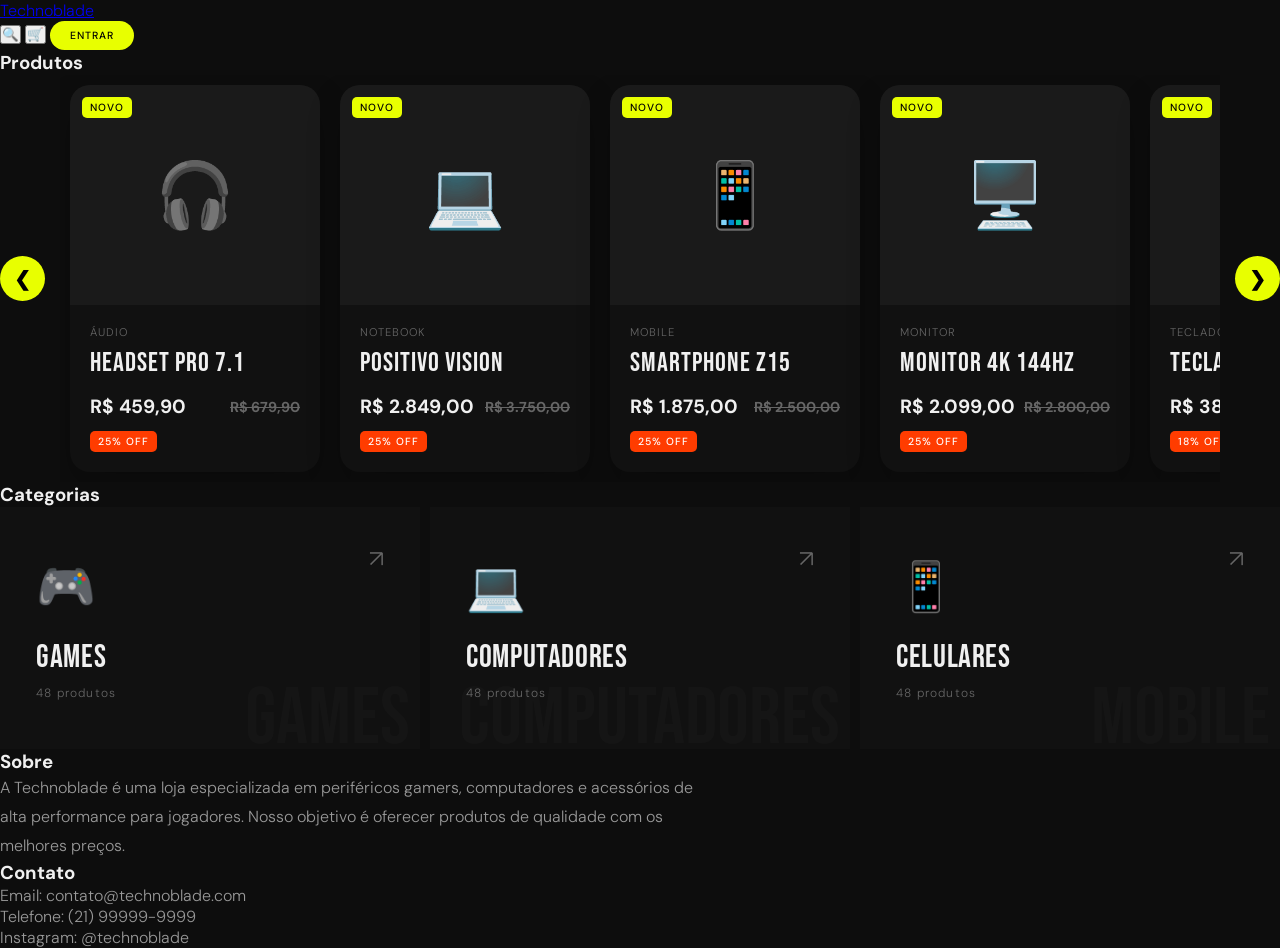
==== index.html @ 7575f13c "Correção de login" ====
<!DOCTYPE html>
<html lang="pt-BR">

<head>

  <meta charset="UTF-8">
  <meta name="viewport" content="width=device-width, initial-scale=1.0">

  <title>Technoblade</title>


  <!-- TENHO PROBLEMA DE VISÃO POR ISSO GOSTO DE ESPAÇOS VISUAIS PARA ORGANIZAÇÃO -->


  <link href="https://fonts.googleapis.com/css2?family=Bebas+Neue&family=DM+Sans:wght@300;400;500&display=swap" rel="stylesheet">



  <!-- TENHO PROBLEMA DE VISÃO POR ISSO GOSTO DE ESPAÇOS VISUAIS PARA ORGANIZAÇÃO -->


  <link rel="stylesheet" href="css/barra_nav.css">
  <link rel="stylesheet" href="css/base.css">
  <link rel="stylesheet" href="css/botao.css">
  <link rel="stylesheet" href="css/categoria.css">
  <link rel="stylesheet" href="css/etiqueta.css">
  <link rel="stylesheet" href="css/grade_produto.css">
  <link rel="stylesheet" href="css/secao.css">

  <style>

    * {
      box-sizing: border-box;
    }

    body {
      margin: 0;
      background: #0d0d0d;
      font-family: 'DM Sans', sans-serif;
      overflow-x: hidden;
    }

    .produtos-container {
      display: flex;
      align-items: center;
      gap: 15px;
      width: 100%;
    }

    .grade-produtos {
      display: flex;
      gap: 20px;
      overflow-x: auto;
      scroll-behavior: smooth;
      padding: 10px;
      width: 100%;
    }

    .grade-produtos::-webkit-scrollbar {
      display: none;
    }

    .cartao-produto {
      min-width: 250px;
      flex-shrink: 0;
    }

    .seta {
      background: #e8ff00;
      border: none;
      color: #000;
      width: 45px;
      height: 45px;
      border-radius: 50%;
      font-size: 20px;
      cursor: pointer;
      font-weight: bold;
      transition: 0.3s;
      flex-shrink: 0;
    }

    .seta:hover {
      background: #fff200;
      transform: scale(1.05);
    }

    @media (max-width: 768px) {

      .produtos-container {
        gap: 8px;
      }

      .seta {
        width: 38px;
        height: 38px;
        font-size: 16px;
      }

      .cartao-produto {
        min-width: 220px;
      }

    }

  </style>

</head>

<body>


 <!-- TENHO PROBLEMA DE VISÃO POR ISSO GOSTO DE ESPAÇOS VISUAIS PARA ORGANIZAÇÃO -->



  <header>

    <nav class="barra-nav">

      <a href="#" class="barra-nav__logo">
        Technoblade
      </a>

      <div class="barra-nav__acoes">

        <button class="barra-nav__botao-icone">
          🔍
        </button>

        <button class="barra-nav__botao-icone">
          🛒
        </button>

        <!-- <a href="cadastro.html" class="botao botao--cadastrar">
          Cadastre-se
        </a> -->

        <a href="./login/" class="botao botao--entrar">
          Entrar
        </a>

      </div>

    </nav>

  </header>


  <!-- TENHO PROBLEMA DE VISÃO POR ISSO GOSTO DE ESPAÇOS VISUAIS PARA ORGANIZAÇÃO -->


  <section class="secao" id="produtos">

    <div class="secao__cabecalho">

      <h3 class="secao__titulo secao__titulo--h3">
        Produtos
      </h3>

    </div>

    <div class="produtos-container">

      <!-- SETA ESQUERDA -->
      <button class="seta" onclick="scrollProdutos(-300)">
        &#10094;
      </button>



      <!-- TENHO PROBLEMA DE VISÃO POR ISSO GOSTO DE ESPAÇOS VISUAIS PARA ORGANIZAÇÃO -->



      <div class="grade-produtos" id="listaProdutos">

        <!-- PRODUTO 1 -->
        <article class="cartao-produto">
          <span class="etiqueta etiqueta--destaque etiqueta--absoluta">Novo</span>
          <div class="cartao-produto__midia">
            <span class="cartao-produto__icone">🎧</span>
          </div>
          <div class="cartao-produto__corpo">
            <div class="cartao-produto__overlay">
              <div class="grade-botao">
                <a href="login.html" class="botao botao--entrar">Ver mais</a>
                <a href="login.html" class="botao botao--entrar">Ver mais</a>
              </div>
            </div>
            <div class="cartao-produto__categoria">Áudio</div>
            <div class="cartao-produto__nome">Headset Pro 7.1</div>
            <div class="cartao-produto__rodape">
              <span class="cartao-produto__preco">R$ 459,90</span>
              <span class="cartao-produto__preco cartao-produto__preco--antigo">R$ 679,90</span>
            </div>
            <span class="etiqueta etiqueta--perigo">25% off</span>
          </div>
        </article>

        <!-- PRODUTO 2 -->
        <article class="cartao-produto">
          <span class="etiqueta etiqueta--destaque etiqueta--absoluta">Novo</span>
          <div class="cartao-produto__midia">
            <span class="cartao-produto__icone">💻</span>
          </div>
          <div class="cartao-produto__corpo">
            <div class="cartao-produto__overlay"></div>
            <div class="cartao-produto__categoria">Notebook</div>
            <div class="cartao-produto__nome">Positivo Vision</div>
            <div class="cartao-produto__rodape">
              <span class="cartao-produto__preco">R$ 2.849,00</span>
              <span class="cartao-produto__preco cartao-produto__preco--antigo">R$ 3.750,00</span>
            </div>
            <span class="etiqueta etiqueta--perigo">25% off</span>
          </div>
        </article>

        <!-- PRODUTO 3 -->
        <article class="cartao-produto">
          <span class="etiqueta etiqueta--destaque etiqueta--absoluta">Novo</span>
          <div class="cartao-produto__midia">
            <span class="cartao-produto__icone">📱</span>
          </div>
          <div class="cartao-produto__corpo">
            <div class="cartao-produto__overlay"></div>
            <div class="cartao-produto__categoria">Mobile</div>
            <div class="cartao-produto__nome">Smartphone Z15</div>
            <div class="cartao-produto__rodape">
              <span class="cartao-produto__preco">R$ 1.875,00</span>
              <span class="cartao-produto__preco cartao-produto__preco--antigo">R$ 2.500,00</span>
            </div>
            <span class="etiqueta etiqueta--perigo">25% off</span>
          </div>
        </article>

        <!-- PRODUTO 4 -->
        <article class="cartao-produto">
          <span class="etiqueta etiqueta--destaque etiqueta--absoluta">Novo</span>
          <div class="cartao-produto__midia">
            <span class="cartao-produto__icone">🖥️</span>
          </div>
          <div class="cartao-produto__corpo">
            <div class="cartao-produto__overlay"></div>
            <div class="cartao-produto__categoria">Monitor</div>
            <div class="cartao-produto__nome">Monitor 4K 144Hz</div>
            <div class="cartao-produto__rodape">
              <span class="cartao-produto__preco">R$ 2.099,00</span>
              <span class="cartao-produto__preco cartao-produto__preco--antigo">R$ 2.800,00</span>
            </div>
            <span class="etiqueta etiqueta--perigo">25% off</span>
          </div>
        </article>

        <!-- PRODUTO 5 -->
        <article class="cartao-produto">
          <span class="etiqueta etiqueta--destaque etiqueta--absoluta">Novo</span>
          <div class="cartao-produto__midia">
            <span class="cartao-produto__icone">⌨️</span>
          </div>
          <div class="cartao-produto__corpo">
            <div class="cartao-produto__categoria">Teclado</div>
            <div class="cartao-produto__nome">Teclado RGB X</div>
            <div class="cartao-produto__rodape">
              <span class="cartao-produto__preco">R$ 389,90</span>
              <span class="cartao-produto__preco cartao-produto__preco--antigo">R$ 760,00</span>
            </div>
            <span class="etiqueta etiqueta--perigo">18% off</span>
          </div>
        </article>

        <!-- PRODUTO 6 -->
        <article class="cartao-produto">
          <span class="etiqueta etiqueta--destaque etiqueta--absoluta">Novo</span>
          <div class="cartao-produto__midia">
            <span class="cartao-produto__icone">🖱️</span>
          </div>
          <div class="cartao-produto__corpo">
            <div class="cartao-produto__categoria">Mouse</div>
            <div class="cartao-produto__nome">Mouse Gamer Pro</div>
            <div class="cartao-produto__rodape">
              <span class="cartao-produto__preco">R$ 179</span>
              <span class="cartao-produto__preco cartao-produto__preco--antigo">R$ 250</span>
            </div>
            <span class="etiqueta etiqueta--perigo">15% off</span>
          </div>
        </article>

        <!-- PRODUTO 7 -->
        <article class="cartao-produto">
          <span class="etiqueta etiqueta--destaque etiqueta--absoluta">Novo</span>
          <div class="cartao-produto__midia">
            <span class="cartao-produto__icone">🎮</span>
          </div>
          <div class="cartao-produto__corpo">
            <div class="cartao-produto__categoria">Games</div>
            <div class="cartao-produto__nome">Controle X-Pro</div>
            <div class="cartao-produto__rodape">
              <span class="cartao-produto__preco">R$ 520,00</span>
              <span class="cartao-produto__preco cartao-produto__preco--antigo">R$ 670,00</span>
            </div>
            <span class="etiqueta etiqueta--perigo">20% off</span>
          </div>
        </article>

        <!-- PRODUTO 8 -->
        <article class="cartao-produto">
          <span class="etiqueta etiqueta--destaque etiqueta--absoluta">Novo</span>
          <div class="cartao-produto__midia">
            <span class="cartao-produto__icone">💺</span>
          </div>
          <div class="cartao-produto__corpo">
            <div class="cartao-produto__categoria">Cadeira</div>
            <div class="cartao-produto__nome">Cadeira Elite</div>
            <div class="cartao-produto__rodape">
              <span class="cartao-produto__preco">R$ 999,00</span>
              <span class="cartao-produto__preco cartao-produto__preco--antigo">R$ 1.299,00</span>
            </div>
            <span class="etiqueta etiqueta--perigo">12% off</span>
          </div>
        </article>

        <!-- PRODUTO 9 -->
        <article class="cartao-produto">
          <span class="etiqueta etiqueta--destaque etiqueta--absoluta">Novo</span>
          <div class="cartao-produto__midia">
            <span class="cartao-produto__icone">🗄️</span>
          </div>
          <div class="cartao-produto__corpo">
            <div class="cartao-produto__categoria">Som</div>
            <div class="cartao-produto__nome">Gabinete Gamer</div>
            <div class="cartao-produto__rodape">
              <span class="cartao-produto__preco">R$ 590,00</span>
              <span class="cartao-produto__preco cartao-produto__preco--antigo">R$ 980,00 </span>
            </div>
            <span class="etiqueta etiqueta--perigo">10% off</span>
          </div>
        </article>

        <!-- PRODUTO 10 -->
        <article class="cartao-produto">
          <span class="etiqueta etiqueta--destaque etiqueta--absoluta">Novo</span>
          <div class="cartao-produto__midia">
            <span class="cartao-produto__icone">📷</span>
          </div>
          <div class="cartao-produto__corpo">
            <div class="cartao-produto__categoria">Webcam</div>
            <div class="cartao-produto__nome">Webcam HD</div>
            <div class="cartao-produto__rodape">
              <span class="cartao-produto__preco">R$ 590,00</span>
              <span class="cartao-produto__preco cartao-produto__preco--antigo">R$ 750,00</span>
            </div>
            <span class="etiqueta etiqueta--perigo">8% off</span>
          </div>
        </article>

        <!-- PRODUTO 11 -->
        <article class="cartao-produto">
          <span class="etiqueta etiqueta--destaque etiqueta--absoluta">Novo</span>
          <div class="cartao-produto__midia">
            <span class="cartao-produto__icone">🕹️</span>
          </div>
          <div class="cartao-produto__corpo">
            <div class="cartao-produto__categoria">Arcade</div>
            <div class="cartao-produto__nome">Arcade Mini</div>
            <div class="cartao-produto__rodape">
              <span class="cartao-produto__preco">R$ 2.150,00</span>
              <span class="cartao-produto__preco cartao-produto__preco--antigo">R$ 2.690,00</span>
            </div>
            <span class="etiqueta etiqueta--perigo">17% off</span>
          </div>
        </article>

        <!-- PRODUTO 12 -->
        <article class="cartao-produto">
          <span class="etiqueta etiqueta--destaque etiqueta--absoluta">Novo</span>
          <div class="cartao-produto__midia">
            <span class="cartao-produto__icone">💾</span>
          </div>
          <div class="cartao-produto__corpo">
            <div class="cartao-produto__categoria">Armazenamento</div>
            <div class="cartao-produto__nome">SSD 1TB</div>
            <div class="cartao-produto__rodape">
              <span class="cartao-produto__preco">R$ 1.250,00</span>
              <span class="cartao-produto__preco cartao-produto__preco--antigo">R$ 1.350,00</span>
            </div>
            <span class="etiqueta etiqueta--perigo">14% off</span>
          </div>
        </article>

        <!-- PRODUTO 13 -->
        <article class="cartao-produto">
          <span class="etiqueta etiqueta--destaque etiqueta--absoluta">Novo</span>
          <div class="cartao-produto__midia">
            <span class="cartao-produto__icone">📡</span>
          </div>
          <div class="cartao-produto__corpo">
            <div class="cartao-produto__categoria">Internet</div>
            <div class="cartao-produto__nome">Roteador AX</div>
            <div class="cartao-produto__rodape">
              <span class="cartao-produto__preco">R$ 590,00</span>
              <span class="cartao-produto__preco cartao-produto__preco--antigo">R$ 890,00</span>
            </div>
            <span class="etiqueta etiqueta--perigo">13% off</span>
          </div>
        </article>

        <!-- PRODUTO 14 -->
        <article class="cartao-produto">
          <span class="etiqueta etiqueta--destaque etiqueta--absoluta">Novo</span>
          <div class="cartao-produto__midia">
            <span class="cartao-produto__icone">🔋</span>
          </div>
          <div class="cartao-produto__corpo">
            <div class="cartao-produto__categoria">Energia</div>
            <div class="cartao-produto__nome">PowerBank Pro</div>
            <div class="cartao-produto__rodape">
              <span class="cartao-produto__preco">R$ 1.250,00</span>
              <span class="cartao-produto__preco cartao-produto__preco--antigo">R$ 1.769,90</span>
            </div>
            <span class="etiqueta etiqueta--perigo">10% off</span>
          </div>
        </article>

        <!-- PRODUTO 15 -->
        <article class="cartao-produto">
          <span class="etiqueta etiqueta--destaque etiqueta--absoluta">Novo</span>
          <div class="cartao-produto__midia">
            <span class="cartao-produto__icone">⌚</span>
          </div>
          <div class="cartao-produto__corpo">
            <div class="cartao-produto__categoria">Smartwatch</div>
            <div class="cartao-produto__nome">Watch Gamer</div>
            <div class="cartao-produto__rodape">
              <span class="cartao-produto__preco">R$ 1.190,00</span>
              <span class="cartao-produto__preco cartao-produto__preco--antigo">R$ 1.350,00</span>
            </div>
            <span class="etiqueta etiqueta--perigo">21% off</span>
          </div>
        </article>

      </div>

      <!-- SETA DIREITA -->
      <button class="seta" onclick="scrollProdutos(300)">
        &#10095;
      </button>

    </div>

  </section>

  <!-- TENHO PROBLEMA DE VISÃO POR ISSO GOSTO DE ESPAÇOS VISUAIS PARA ORGANIZAÇÃO -->

  <section class="secao" id="categorias">

    <div class="secao__cabecalho">

      <h3 class="secao__titulo secao__titulo--h3">
        Categorias
      </h3>

    </div>

    <div class="categoria-grade">

      <a href="index.html" class="categoria-cartao">

        <span class="categoria-cartao__flecha">↗</span>

        <span class="categoria-cartao__icone">🎮</span>

        <div class="categoria-cartao__name">
          Games
        </div>

        <div class="categoria-cartao__count">
          48 produtos
        </div>

        <div class="categoria-cartao__grandetexto">
          GAMES
        </div>

      </a>

      <a href="index.html" class="categoria-cartao">

        <span class="categoria-cartao__flecha">↗</span>

        <span class="categoria-cartao__icone">💻</span>

        <div class="categoria-cartao__name">
          Computadores
        </div>

        <div class="categoria-cartao__count">
          48 produtos
        </div>

        <div class="categoria-cartao__grandetexto">
          COMPUTADORES
        </div>

      </a>

      <a href="index.html" class="categoria-cartao">

        <span class="categoria-cartao__flecha">↗</span>

        <span class="categoria-cartao__icone">📱</span>

        <div class="categoria-cartao__name">
          Celulares
        </div>

        <div class="categoria-cartao__count">
          48 produtos
        </div>

        <div class="categoria-cartao__grandetexto">
          MOBILE
        </div>

      </a>

    </div>

  </section>


  <!-- TENHO PROBLEMA DE VISÃO POR ISSO GOSTO DE ESPAÇOS VISUAIS PARA ORGANIZAÇÃO -->


  <section class="secao">

    <div class="secao__cabecalho">

      <h3 class="secao__titulo secao__titulo--h3">
        Sobre
      </h3>

    </div>

    <p style="color:#999; max-width:700px; line-height:1.8;">

      A Technoblade é uma loja especializada em periféricos gamers,
      computadores e acessórios de alta performance para jogadores.
      Nosso objetivo é oferecer produtos de qualidade com os melhores preços.

    </p>

  </section>


  <!-- TENHO PROBLEMA DE VISÃO POR ISSO GOSTO DE ESPAÇOS VISUAIS PARA ORGANIZAÇÃO -->


  <section class="secao">

    <div class="secao__cabecalho">

      <h3 class="secao__titulo secao__titulo--h3">
        Contato
      </h3>

    </div>

    <p style="color:#999;">
      Email: contato@technoblade.com
    </p>

    <p style="color:#999;">
      Telefone: (21) 99999-9999
    </p>

    <p style="color:#999;">
      Instagram: @technoblade
    </p>

  </section>

  <!-- TENHO PROBLEMA DE VISÃO POR ISSO GOSTO DE ESPAÇOS VISUAIS PARA ORGANIZAÇÃO -->


  <script>

    function scrollProdutos(valor) {

      const container =
        document.getElementById("listaProdutos");

      container.scrollLeft += valor;

    }

  </script>

</body>

</html>
---- css/base.css ----
/* RESET BÁSICO */
*, *::before, *::after {
 box-sizing: border-box;
 margin: 0;
 padding: 0;
}

:root {
  --color-surface: #111;
  --color-surface-2: #1a1a1a;
  --color-muted: #666;

  --space-2: 8px;
  --space-5: 20px;
  --space-9: 36px;
  --space-12: 48px;

  --text-xs: 0.75rem;
  --text-3xl: 2rem;

  --tracking-normal: 0.02em;
  --tracking-wide: 0.1em;

  --font-display: 'Bebas Neue', sans-serif;

  --transition-slow: 0.3s ease;
}

html { scroll-behavior: smooth; }

body {
  background: #0a0a0a;
  color: #f0f0f0;
  font-family: 'DM Sans', sans-serif;
  font-weight: 300;
}
---- css/botao.css ----
/* BOTÕES */
.grade-botao {
  display: flex;
  gap: 20px;
  justify-content: center;
  margin-top: center;
}

.botao {
  display: inline-block;
  font-family: 'DM Sans', sans-serif;
  font-size: 0.8rem;
  font-weight: 500;
  letter-spacing: 0.1em;
  text-transform: uppercase;
  text-decoration: none;
  border: none;
  cursor: pointer;
  padding: 16px 40px;
  transition: background 0.2s, color 0.2s, transform 0.2s;
  border-radius:20px;
}

.botao--primario {
  background: #e8ff00;
  color: #000;
}

.botao--primario:hover {
  background: #fff;
  transform: translateY(-2px);
}

.botao--contorno {
  background: transparent;
  color: #666;
  border: 1px solid #222;
}

.botao--contorno:hover {
  border-color: #f0f0f0;
  color: #f0f0f0;
}

.botao--entrar {
  padding: 8px 20px;
  font-size: 0.65rem;
  background: #e8ff00;
  color: #000;
}

.botao--entrar:hover {
  background: #fff200;
  transform: translateY(-2px);
}

.botao--cadastrar {
  padding: 8px 20px;
  font-size: 0.65rem;
  background: #eaff00;
  color: #000;
}

.botao--cadastrar:hover {
  background: #fff200;
  transform: translateY(-2px);
}

.botao--pequeno:hover {
  background: #fff;
}
---- css/categoria.css ----
/* 
==========================================================================
   BLOCO: CATEGORY CARD  (.category-card)
   Cards de categoria com ícone, nome e quantidade de produtos.
   A seta ↗ se move no hover indicando navegação.
========================================================================== 
*/

/* Grid de categorias: 3 colunas */
.categoria-grade {
  display:               grid;
  grid-template-columns: repeat(auto-fit, minmax(150px, 1fr));
  gap:                   10px;
}

/* Card de categoria: comporta-se como link (tag <a>) */
.categoria-cartao {
  background:      var(--color-surface);
  padding:         var(--space-12) var(--space-9);
  position:        relative; /* Para a seta e texto de fundo serem posicionados */
  overflow:        hidden;
  cursor:          pointer;
  text-decoration: none;  /* Remove sublinhado do link */
  color:           inherit; /* Herda a cor do texto pai (sem o azul padrão de links) */
  display:         block;   /* Ocupa toda a célula do grid */
  transition:      background var(--transition-slow);
}

.categoria-cartao:hover { background: var(--color-surface-2); }

/* Move a seta na diagonal no hover — feedback visual de navegação */
.categoria-cartao:hover .categoria-cartao__flecha {
  transform: translate(4px, -4px);
}

.categoria-cartao__icone {
  font-size:     3rem;
  margin-bottom: var(--space-5);
  display:       block; /* Garante que o margin-bottom funcione */
}

.categoria-cartao__name {
  font-family:    var(--font-display);
  font-size:      var(--text-3xl);
  letter-spacing: var(--tracking-normal);
  margin-bottom:  var(--space-2);
}

.categoria-cartao__count {
  font-size:      var(--text-xs);
  color:          var(--color-muted);
  letter-spacing: var(--tracking-wide);
}

/* Seta posicionada no canto superior direito */
.categoria-cartao__flecha {
  position:   absolute;
  top:        var(--space-9);
  right:      var(--space-9);
  font-size:  1.5rem;
  color:      var(--color-muted);
  transition: transform var(--transition-slow);
}

/* Texto decorativo gigante no fundo do card — quase invisível */
.categoria-cartao__grandetexto {
  position:       absolute;
  bottom:         -10px;
  right:          10px;
  font-family:    var(--font-display);
  font-size:      5rem;
  color:          rgba(255,255,255,0.02);
  user-select:    none;
  pointer-events: none;
  line-height:    1;
}
---- css/etiqueta.css ----
/* ETIQUETAS */
.etiqueta {
  display: inline-block;
  font-size: 0.65rem;
  font-weight: 500;
  letter-spacing: 0.1em;
  text-transform: uppercase;
  padding: 4px 8px;
  border-radius:5px;
}

.etiqueta--perigo   { background: #ff3c00; color: #fff; }
.etiqueta--destaque { background: #e8ff00; color: #000; }
.etiqueta--fantasma { background: transparent; border: 1px solid #222; color: #666; }

.etiqueta--absoluta {
  position: absolute;
  top: 12px;
  left: 12px;
  z-index: 2;
}
---- css/grade_produto.css ----
/* ==================================================
   CONTAINER DOS PRODUTOS
================================================== */

.produtos-container {
  display: flex;
  align-items: center;
  gap: 10px;
}

/* ==================================================
   GRADE DE PRODUTOS
================================================== */

.grade-produtos {
  display: flex;
  gap: 20px;
  overflow-x: auto;
  scroll-behavior: smooth;
  padding: 10px 0;
  width: 100%;
}

/* REMOVE SCROLLBAR */

.grade-produtos::-webkit-scrollbar {
  display: none;
}

/* ==================================================
   CARTÃO
================================================== */

.cartao-produto {
  min-width: 260px;
  background: #111;
  border-radius: 20px;
  overflow: hidden;
  position: relative;
  flex-shrink: 0;
  transition: transform 0.3s;
  box-shadow: 0 15px 35px rgba(0,0,0,0.2);
}

.cartao-produto:hover {
  transform: translateY(-5px);
}

/* ==================================================
   ÁREA DA IMAGEM
================================================== */

.cartao-produto__midia {
  height: 220px;
  background: #1a1a1a;
  display: flex;
  align-items: center;
  justify-content: center;
  position: relative;
}

.cartao-produto__icone {
  font-size: 4rem;
}

.cartao-produto:hover .cartao-produto__icone { 
  transform: scale(1.08); 
}

/* ==================================================
   CORPO DO CARD
================================================== */

.cartao-produto__corpo {
  padding: 20px;
  position: relative;
}

.cartao-produto:hover .cartao-produto__corpo {
  opacity: 1;
}

/* ==================================================
   OVERLAY
================================================== */

.cartao-produto__overlay {
  position: absolute;
  top: 50%;
  left: 50%;
  transform: translate(-50%, -50%);
  opacity: 0;
  transition: opacity 0.3s;
  pointer-events: auto;
  width: 90%;
  height: 90%;
  display: flex;
  align-items: center;
  justify-content: center;
}

.cartao-produto:hover .cartao-produto__overlay {
  opacity: 1;
}

/* ==================================================
   SOBREPOSIÇÃO
================================================== */

.cartao-produto__sobreposicao {
  position: absolute;
  inset: 0;
  background: rgba(0, 0, 0, 0.6);
  display: flex;
  align-items: flex-end;
  justify-content: center;
  padding-bottom: 20px;
  opacity: 0;
  transition: opacity 0.2s;
}

.cartao-produto:hover .cartao-produto__sobreposicao { 
  opacity: 1; 
}

.cartao-produto__sobreposicao-botao {
  background: #e8ff00;
  color: #000;
  border: none;
  font-family: 'DM Sans', sans-serif;
  font-size: 0.65rem;
  font-weight: 500;
  letter-spacing: 0.1em;
  text-transform: uppercase;
  padding: 10px 24px;
  cursor: pointer;
  transition: background 0.2s;
}

.cartao-produto__sobreposicao-botao:hover { 
  background: #fff; 
}

.cartao-produto__categoria {
  font-size: 0.7rem;
  text-transform: uppercase;
  color: #666;
  margin-bottom: 8px;
  letter-spacing: 1px;
}

.cartao-produto__nome {
  font-family: 'Bebas Neue', sans-serif;
  font-size: 1.7rem;
  margin-bottom: 15px;
  letter-spacing: 1px;
}

.cartao-produto__rodape {
  display: flex;
  justify-content: space-between;
  align-items: center;
  margin-bottom: 10px;
}

.cartao-produto__preco {
  font-size: 1.2rem;
  font-weight: bold;
}

.cartao-produto__preco--antigo {
  font-size: 0.9rem;
  color: #666;
  text-decoration: line-through;
  margin-left: 8px;
}

.cartao-produto:hover .cartao-produto__corpo .cartao-produto__categoria {
  opacity: 0;
}

.cartao-produto:hover .cartao-produto__corpo .cartao-produto__nome {
  opacity: 0;
}

.cartao-produto:hover .cartao-produto__corpo .etiqueta {
  opacity: 0;
}

.cartao-produto:hover .cartao-produto__corpo .cartao-produto__preco {
  opacity: 0;
}

/* ==================================================
   BOTÕES DAS SETAS
================================================== */

.seta {
  width: 45px;
  height: 45px;
  border-radius: 50%;
  border: none;
  background: #e8ff00;
  color: #000;
  font-size: 22px;
  cursor: pointer;
  flex-shrink: 0;
  transition: 0.2s;
}

.seta:hover {
  background: #fff;
  transform: scale(1.05);
}
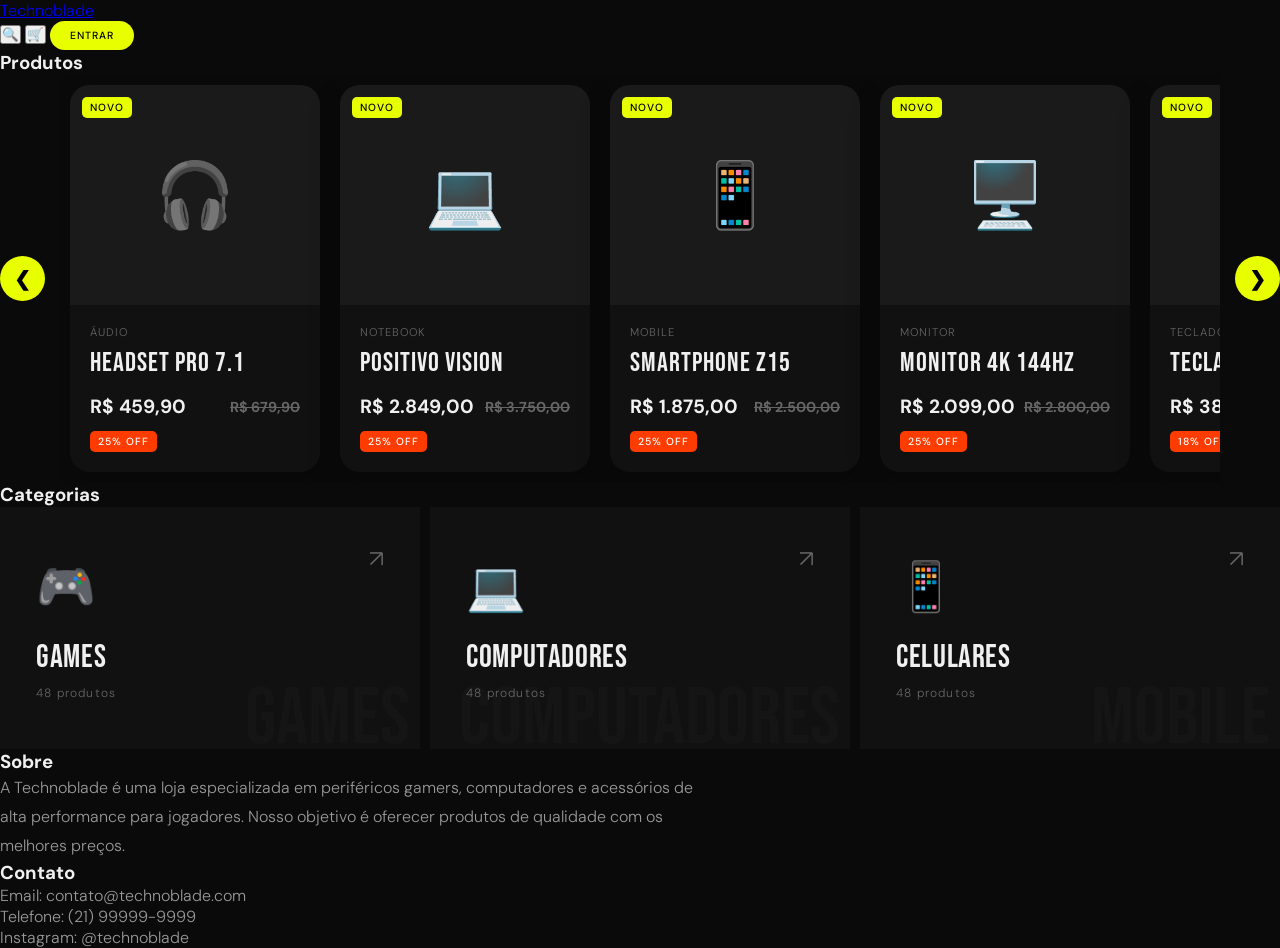
==== commit b9bcddfb: "Correções totais" ====
--- a/index.html
+++ b/index.html
@@ -28,17 +28,6 @@
   <link rel="stylesheet" href="css/secao.css">
 
   <style>
-
-    * {
-      box-sizing: border-box;
-    }
-
-    body {
-      margin: 0;
-      background: #0d0d0d;
-      font-family: 'DM Sans', sans-serif;
-      overflow-x: hidden;
-    }
 
     .produtos-container {
       display: flex;
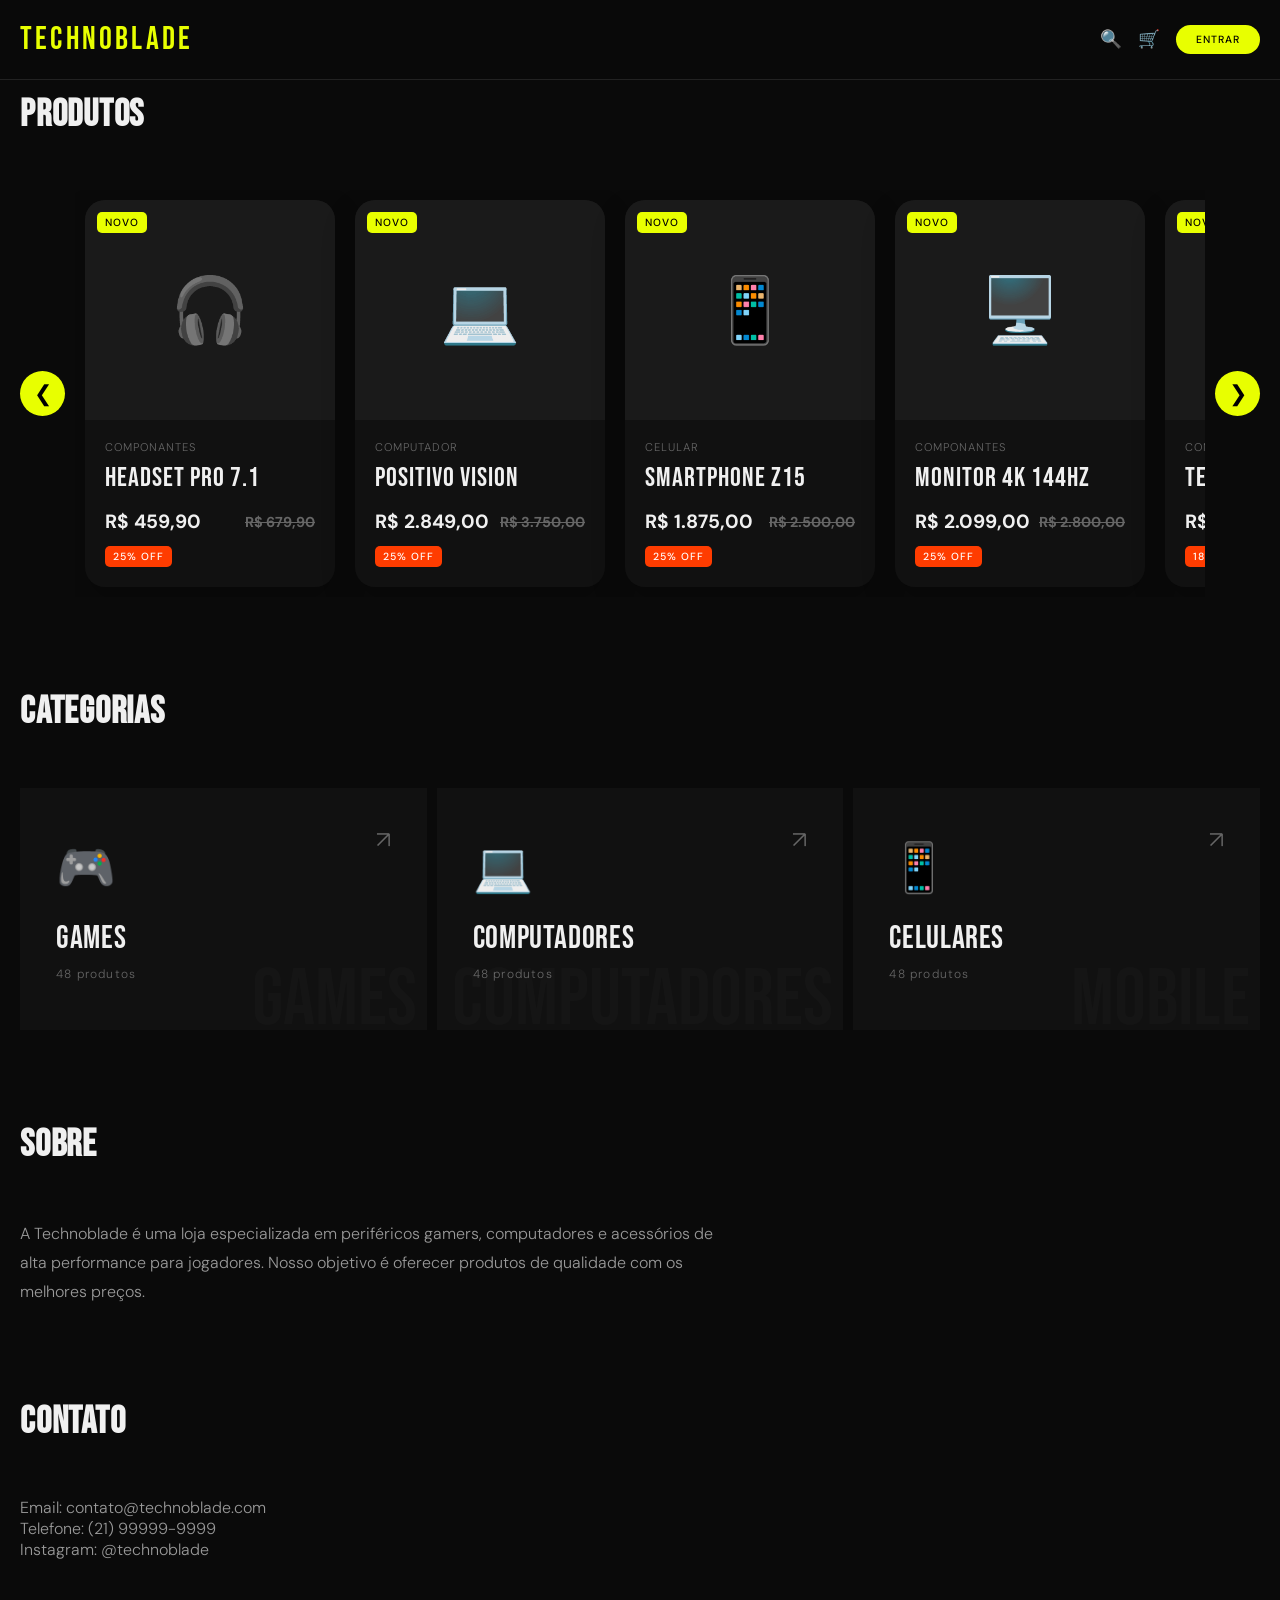
==== commit 9b913b4a: "Autualização de JavaScipt" ====
--- a/index.html
+++ b/index.html
@@ -26,81 +26,13 @@
   <link rel="stylesheet" href="css/etiqueta.css">
   <link rel="stylesheet" href="css/grade_produto.css">
   <link rel="stylesheet" href="css/secao.css">
-
-  <style>
-
-    .produtos-container {
-      display: flex;
-      align-items: center;
-      gap: 15px;
-      width: 100%;
-    }
-
-    .grade-produtos {
-      display: flex;
-      gap: 20px;
-      overflow-x: auto;
-      scroll-behavior: smooth;
-      padding: 10px;
-      width: 100%;
-    }
-
-    .grade-produtos::-webkit-scrollbar {
-      display: none;
-    }
-
-    .cartao-produto {
-      min-width: 250px;
-      flex-shrink: 0;
-    }
-
-    .seta {
-      background: #e8ff00;
-      border: none;
-      color: #000;
-      width: 45px;
-      height: 45px;
-      border-radius: 50%;
-      font-size: 20px;
-      cursor: pointer;
-      font-weight: bold;
-      transition: 0.3s;
-      flex-shrink: 0;
-    }
-
-    .seta:hover {
-      background: #fff200;
-      transform: scale(1.05);
-    }
-
-    @media (max-width: 768px) {
-
-      .produtos-container {
-        gap: 8px;
-      }
-
-      .seta {
-        width: 38px;
-        height: 38px;
-        font-size: 16px;
-      }
-
-      .cartao-produto {
-        min-width: 220px;
-      }
-
-    }
-
-  </style>
+  <script src="js/produtos.js" defer></script>
 
 </head>
 
 <body>
 
-
  <!-- TENHO PROBLEMA DE VISÃO POR ISSO GOSTO DE ESPAÇOS VISUAIS PARA ORGANIZAÇÃO -->
-
-
 
   <header>
 
@@ -120,10 +52,6 @@
           🛒
         </button>
 
-        <!-- <a href="cadastro.html" class="botao botao--cadastrar">
-          Cadastre-se
-        </a> -->
-
         <a href="./login/" class="botao botao--entrar">
           Entrar
         </a>
@@ -151,286 +79,15 @@
     <div class="produtos-container">
 
       <!-- SETA ESQUERDA -->
-      <button class="seta" onclick="scrollProdutos(-300)">
+      <button class="seta" onclick="scrollProdutos(-270)">
         &#10094;
       </button>
 
-
-
-      <!-- TENHO PROBLEMA DE VISÃO POR ISSO GOSTO DE ESPAÇOS VISUAIS PARA ORGANIZAÇÃO -->
-
-
-
-      <div class="grade-produtos" id="listaProdutos">
-
-        <!-- PRODUTO 1 -->
-        <article class="cartao-produto">
-          <span class="etiqueta etiqueta--destaque etiqueta--absoluta">Novo</span>
-          <div class="cartao-produto__midia">
-            <span class="cartao-produto__icone">🎧</span>
-          </div>
-          <div class="cartao-produto__corpo">
-            <div class="cartao-produto__overlay">
-              <div class="grade-botao">
-                <a href="login.html" class="botao botao--entrar">Ver mais</a>
-                <a href="login.html" class="botao botao--entrar">Ver mais</a>
-              </div>
-            </div>
-            <div class="cartao-produto__categoria">Áudio</div>
-            <div class="cartao-produto__nome">Headset Pro 7.1</div>
-            <div class="cartao-produto__rodape">
-              <span class="cartao-produto__preco">R$ 459,90</span>
-              <span class="cartao-produto__preco cartao-produto__preco--antigo">R$ 679,90</span>
-            </div>
-            <span class="etiqueta etiqueta--perigo">25% off</span>
-          </div>
-        </article>
-
-        <!-- PRODUTO 2 -->
-        <article class="cartao-produto">
-          <span class="etiqueta etiqueta--destaque etiqueta--absoluta">Novo</span>
-          <div class="cartao-produto__midia">
-            <span class="cartao-produto__icone">💻</span>
-          </div>
-          <div class="cartao-produto__corpo">
-            <div class="cartao-produto__overlay"></div>
-            <div class="cartao-produto__categoria">Notebook</div>
-            <div class="cartao-produto__nome">Positivo Vision</div>
-            <div class="cartao-produto__rodape">
-              <span class="cartao-produto__preco">R$ 2.849,00</span>
-              <span class="cartao-produto__preco cartao-produto__preco--antigo">R$ 3.750,00</span>
-            </div>
-            <span class="etiqueta etiqueta--perigo">25% off</span>
-          </div>
-        </article>
-
-        <!-- PRODUTO 3 -->
-        <article class="cartao-produto">
-          <span class="etiqueta etiqueta--destaque etiqueta--absoluta">Novo</span>
-          <div class="cartao-produto__midia">
-            <span class="cartao-produto__icone">📱</span>
-          </div>
-          <div class="cartao-produto__corpo">
-            <div class="cartao-produto__overlay"></div>
-            <div class="cartao-produto__categoria">Mobile</div>
-            <div class="cartao-produto__nome">Smartphone Z15</div>
-            <div class="cartao-produto__rodape">
-              <span class="cartao-produto__preco">R$ 1.875,00</span>
-              <span class="cartao-produto__preco cartao-produto__preco--antigo">R$ 2.500,00</span>
-            </div>
-            <span class="etiqueta etiqueta--perigo">25% off</span>
-          </div>
-        </article>
-
-        <!-- PRODUTO 4 -->
-        <article class="cartao-produto">
-          <span class="etiqueta etiqueta--destaque etiqueta--absoluta">Novo</span>
-          <div class="cartao-produto__midia">
-            <span class="cartao-produto__icone">🖥️</span>
-          </div>
-          <div class="cartao-produto__corpo">
-            <div class="cartao-produto__overlay"></div>
-            <div class="cartao-produto__categoria">Monitor</div>
-            <div class="cartao-produto__nome">Monitor 4K 144Hz</div>
-            <div class="cartao-produto__rodape">
-              <span class="cartao-produto__preco">R$ 2.099,00</span>
-              <span class="cartao-produto__preco cartao-produto__preco--antigo">R$ 2.800,00</span>
-            </div>
-            <span class="etiqueta etiqueta--perigo">25% off</span>
-          </div>
-        </article>
-
-        <!-- PRODUTO 5 -->
-        <article class="cartao-produto">
-          <span class="etiqueta etiqueta--destaque etiqueta--absoluta">Novo</span>
-          <div class="cartao-produto__midia">
-            <span class="cartao-produto__icone">⌨️</span>
-          </div>
-          <div class="cartao-produto__corpo">
-            <div class="cartao-produto__categoria">Teclado</div>
-            <div class="cartao-produto__nome">Teclado RGB X</div>
-            <div class="cartao-produto__rodape">
-              <span class="cartao-produto__preco">R$ 389,90</span>
-              <span class="cartao-produto__preco cartao-produto__preco--antigo">R$ 760,00</span>
-            </div>
-            <span class="etiqueta etiqueta--perigo">18% off</span>
-          </div>
-        </article>
-
-        <!-- PRODUTO 6 -->
-        <article class="cartao-produto">
-          <span class="etiqueta etiqueta--destaque etiqueta--absoluta">Novo</span>
-          <div class="cartao-produto__midia">
-            <span class="cartao-produto__icone">🖱️</span>
-          </div>
-          <div class="cartao-produto__corpo">
-            <div class="cartao-produto__categoria">Mouse</div>
-            <div class="cartao-produto__nome">Mouse Gamer Pro</div>
-            <div class="cartao-produto__rodape">
-              <span class="cartao-produto__preco">R$ 179</span>
-              <span class="cartao-produto__preco cartao-produto__preco--antigo">R$ 250</span>
-            </div>
-            <span class="etiqueta etiqueta--perigo">15% off</span>
-          </div>
-        </article>
-
-        <!-- PRODUTO 7 -->
-        <article class="cartao-produto">
-          <span class="etiqueta etiqueta--destaque etiqueta--absoluta">Novo</span>
-          <div class="cartao-produto__midia">
-            <span class="cartao-produto__icone">🎮</span>
-          </div>
-          <div class="cartao-produto__corpo">
-            <div class="cartao-produto__categoria">Games</div>
-            <div class="cartao-produto__nome">Controle X-Pro</div>
-            <div class="cartao-produto__rodape">
-              <span class="cartao-produto__preco">R$ 520,00</span>
-              <span class="cartao-produto__preco cartao-produto__preco--antigo">R$ 670,00</span>
-            </div>
-            <span class="etiqueta etiqueta--perigo">20% off</span>
-          </div>
-        </article>
-
-        <!-- PRODUTO 8 -->
-        <article class="cartao-produto">
-          <span class="etiqueta etiqueta--destaque etiqueta--absoluta">Novo</span>
-          <div class="cartao-produto__midia">
-            <span class="cartao-produto__icone">💺</span>
-          </div>
-          <div class="cartao-produto__corpo">
-            <div class="cartao-produto__categoria">Cadeira</div>
-            <div class="cartao-produto__nome">Cadeira Elite</div>
-            <div class="cartao-produto__rodape">
-              <span class="cartao-produto__preco">R$ 999,00</span>
-              <span class="cartao-produto__preco cartao-produto__preco--antigo">R$ 1.299,00</span>
-            </div>
-            <span class="etiqueta etiqueta--perigo">12% off</span>
-          </div>
-        </article>
-
-        <!-- PRODUTO 9 -->
-        <article class="cartao-produto">
-          <span class="etiqueta etiqueta--destaque etiqueta--absoluta">Novo</span>
-          <div class="cartao-produto__midia">
-            <span class="cartao-produto__icone">🗄️</span>
-          </div>
-          <div class="cartao-produto__corpo">
-            <div class="cartao-produto__categoria">Som</div>
-            <div class="cartao-produto__nome">Gabinete Gamer</div>
-            <div class="cartao-produto__rodape">
-              <span class="cartao-produto__preco">R$ 590,00</span>
-              <span class="cartao-produto__preco cartao-produto__preco--antigo">R$ 980,00 </span>
-            </div>
-            <span class="etiqueta etiqueta--perigo">10% off</span>
-          </div>
-        </article>
-
-        <!-- PRODUTO 10 -->
-        <article class="cartao-produto">
-          <span class="etiqueta etiqueta--destaque etiqueta--absoluta">Novo</span>
-          <div class="cartao-produto__midia">
-            <span class="cartao-produto__icone">📷</span>
-          </div>
-          <div class="cartao-produto__corpo">
-            <div class="cartao-produto__categoria">Webcam</div>
-            <div class="cartao-produto__nome">Webcam HD</div>
-            <div class="cartao-produto__rodape">
-              <span class="cartao-produto__preco">R$ 590,00</span>
-              <span class="cartao-produto__preco cartao-produto__preco--antigo">R$ 750,00</span>
-            </div>
-            <span class="etiqueta etiqueta--perigo">8% off</span>
-          </div>
-        </article>
-
-        <!-- PRODUTO 11 -->
-        <article class="cartao-produto">
-          <span class="etiqueta etiqueta--destaque etiqueta--absoluta">Novo</span>
-          <div class="cartao-produto__midia">
-            <span class="cartao-produto__icone">🕹️</span>
-          </div>
-          <div class="cartao-produto__corpo">
-            <div class="cartao-produto__categoria">Arcade</div>
-            <div class="cartao-produto__nome">Arcade Mini</div>
-            <div class="cartao-produto__rodape">
-              <span class="cartao-produto__preco">R$ 2.150,00</span>
-              <span class="cartao-produto__preco cartao-produto__preco--antigo">R$ 2.690,00</span>
-            </div>
-            <span class="etiqueta etiqueta--perigo">17% off</span>
-          </div>
-        </article>
-
-        <!-- PRODUTO 12 -->
-        <article class="cartao-produto">
-          <span class="etiqueta etiqueta--destaque etiqueta--absoluta">Novo</span>
-          <div class="cartao-produto__midia">
-            <span class="cartao-produto__icone">💾</span>
-          </div>
-          <div class="cartao-produto__corpo">
-            <div class="cartao-produto__categoria">Armazenamento</div>
-            <div class="cartao-produto__nome">SSD 1TB</div>
-            <div class="cartao-produto__rodape">
-              <span class="cartao-produto__preco">R$ 1.250,00</span>
-              <span class="cartao-produto__preco cartao-produto__preco--antigo">R$ 1.350,00</span>
-            </div>
-            <span class="etiqueta etiqueta--perigo">14% off</span>
-          </div>
-        </article>
-
-        <!-- PRODUTO 13 -->
-        <article class="cartao-produto">
-          <span class="etiqueta etiqueta--destaque etiqueta--absoluta">Novo</span>
-          <div class="cartao-produto__midia">
-            <span class="cartao-produto__icone">📡</span>
-          </div>
-          <div class="cartao-produto__corpo">
-            <div class="cartao-produto__categoria">Internet</div>
-            <div class="cartao-produto__nome">Roteador AX</div>
-            <div class="cartao-produto__rodape">
-              <span class="cartao-produto__preco">R$ 590,00</span>
-              <span class="cartao-produto__preco cartao-produto__preco--antigo">R$ 890,00</span>
-            </div>
-            <span class="etiqueta etiqueta--perigo">13% off</span>
-          </div>
-        </article>
-
-        <!-- PRODUTO 14 -->
-        <article class="cartao-produto">
-          <span class="etiqueta etiqueta--destaque etiqueta--absoluta">Novo</span>
-          <div class="cartao-produto__midia">
-            <span class="cartao-produto__icone">🔋</span>
-          </div>
-          <div class="cartao-produto__corpo">
-            <div class="cartao-produto__categoria">Energia</div>
-            <div class="cartao-produto__nome">PowerBank Pro</div>
-            <div class="cartao-produto__rodape">
-              <span class="cartao-produto__preco">R$ 1.250,00</span>
-              <span class="cartao-produto__preco cartao-produto__preco--antigo">R$ 1.769,90</span>
-            </div>
-            <span class="etiqueta etiqueta--perigo">10% off</span>
-          </div>
-        </article>
-
-        <!-- PRODUTO 15 -->
-        <article class="cartao-produto">
-          <span class="etiqueta etiqueta--destaque etiqueta--absoluta">Novo</span>
-          <div class="cartao-produto__midia">
-            <span class="cartao-produto__icone">⌚</span>
-          </div>
-          <div class="cartao-produto__corpo">
-            <div class="cartao-produto__categoria">Smartwatch</div>
-            <div class="cartao-produto__nome">Watch Gamer</div>
-            <div class="cartao-produto__rodape">
-              <span class="cartao-produto__preco">R$ 1.190,00</span>
-              <span class="cartao-produto__preco cartao-produto__preco--antigo">R$ 1.350,00</span>
-            </div>
-            <span class="etiqueta etiqueta--perigo">21% off</span>
-          </div>
-        </article>
-
-      </div>
+      <!-- GRADE PRODUTOS -->
+      <div class="grade-produtos" id="listaProdutos" aria-live="polite"></div>
 
       <!-- SETA DIREITA -->
-      <button class="seta" onclick="scrollProdutos(300)">
+      <button class="seta" onclick="scrollProdutos(270)">
         &#10095;
       </button>
 
@@ -452,7 +109,7 @@
 
     <div class="categoria-grade">
 
-      <a href="index.html" class="categoria-cartao">
+      <a href="./games/" class="categoria-cartao">
 
         <span class="categoria-cartao__flecha">↗</span>
 
@@ -472,7 +129,7 @@
 
       </a>
 
-      <a href="index.html" class="categoria-cartao">
+      <a href="./computadores/" class="categoria-cartao">
 
         <span class="categoria-cartao__flecha">↗</span>
 
@@ -492,7 +149,7 @@
 
       </a>
 
-      <a href="index.html" class="categoria-cartao">
+      <a href="./celular/" class="categoria-cartao">
 
         <span class="categoria-cartao__flecha">↗</span>
 
--- a/css/barra_nav.css
+++ b/css/barra_nav.css
@@ -0,0 +1,63 @@
+/* BARRA DE NAVEGAÇÃO */
+.barra-nav {
+  position: fixed;
+  top: 0; left: 0; right: 0;
+  z-index: 100;
+  display: flex;
+  align-items: center;
+  justify-content: space-between;
+  padding: 20px 20px;
+  background: rgba(10, 10, 10, 0.85);
+  backdrop-filter: blur(12px);
+  border-bottom: 1px solid #222;
+}
+
+.barra-nav__logo {
+  font-family: 'Bebas Neue', sans-serif;
+  font-size: 2rem;
+  letter-spacing: 0.1em;
+  color: #e8ff00;
+  text-decoration: none;
+}
+
+.barra-nav__menu {
+  display: flex;
+  gap: 32px;
+  list-style: none;
+}
+
+.barra-nav__link {
+  color: #666;
+  text-decoration: none;
+  font-size: 0.8rem;
+  letter-spacing: 0.1em;
+  text-transform: uppercase;
+  transition: color 0.2s;
+}
+
+.barra-nav__link:hover { 
+  color: #f0f0f0; 
+}
+
+.barra-nav__acoes {
+  display: flex;
+  align-items: center;
+  gap: 16px;
+}
+
+.barra-nav__botao-icone {
+  background: none;
+  border: none;
+  color: #666;
+  cursor: pointer;
+  font-size: 1.1rem;
+  transition: color 0.2s;
+}
+
+.barra-nav__botao-icone:hover{
+  transform: translateY(-2px);
+}
+
+.barra-nav__botao-icone:hover { 
+  color: #f0f0f0; 
+}
--- a/css/grade_produto.css
+++ b/css/grade_produto.css
@@ -6,6 +6,7 @@
   display: flex;
   align-items: center;
   gap: 10px;
+  width: 100%;
 }
 
 /* ==================================================
@@ -17,7 +18,7 @@
   gap: 20px;
   overflow-x: auto;
   scroll-behavior: smooth;
-  padding: 10px 0;
+  padding: 10px;
   width: 100%;
 }
 
@@ -32,7 +33,7 @@
 ================================================== */
 
 .cartao-produto {
-  min-width: 260px;
+  min-width: 250px;
   background: #111;
   border-radius: 20px;
   overflow: hidden;
@@ -110,7 +111,7 @@
 .cartao-produto__sobreposicao {
   position: absolute;
   inset: 0;
-  background: rgba(0, 0, 0, 0.6);
+  background: #0a0a0a;
   display: flex;
   align-items: flex-end;
   justify-content: center;
@@ -212,3 +213,21 @@
   background: #fff;
   transform: scale(1.05);
 }
+
+/* ==================================================
+   RESPONSIVO
+================================================== */
+
+@media (max-width: 600px) {
+
+  .produtos-container {
+    gap: 8px;
+  }
+
+  .seta {
+    width: 38px;
+    height: 38px;
+    font-size: 16px;
+  }
+
+}
--- a/css/secao.css
+++ b/css/secao.css
@@ -0,0 +1,60 @@
+/* SEÇÃO */
+.secao {
+  padding: 96px 20px;
+}
+
+.secao + .secao {
+  padding-top: 0;
+}
+
+.secao__cabecalho {
+  display: flex;
+  align-items: flex-end;
+  justify-content: space-between;
+  margin-bottom: 56px;
+}
+
+.secao__titulo {
+  font-family: 'Bebas Neue', sans-serif;
+  letter-spacing: 0.02em;
+  line-height: 1;
+}
+
+.secao__titulo--h1 {
+  font-size: clamp(3rem, 5vw, 5rem);
+}
+
+.secao__titulo--h2 {
+  font-size: clamp(2.5rem, 4vw, 4rem);
+}
+
+.secao__titulo--h3 {
+  font-size: clamp(2rem, 3vw, 3rem);
+}
+
+.secao__titulo-subtexto {
+  display: block;
+  font-family: 'DM Sans', sans-serif;
+  font-size: 0.65rem;
+  font-weight: 400;
+  letter-spacing: 0.15em;
+  text-transform: uppercase;
+  color: #666;
+  margin-bottom: 8px;
+}
+
+.secao__link {
+  color: #666;
+  text-decoration: none;
+  font-size: 0.8rem;
+  letter-spacing: 0.1em;
+  text-transform: uppercase;
+  border-bottom: 1px solid #222;
+  padding-bottom: 2px;
+  transition: color 0.2s, border-color 0.2s;
+}
+
+.secao__link:hover {
+  color: #f0f0f0;
+  border-color: #f0f0f0;
+}
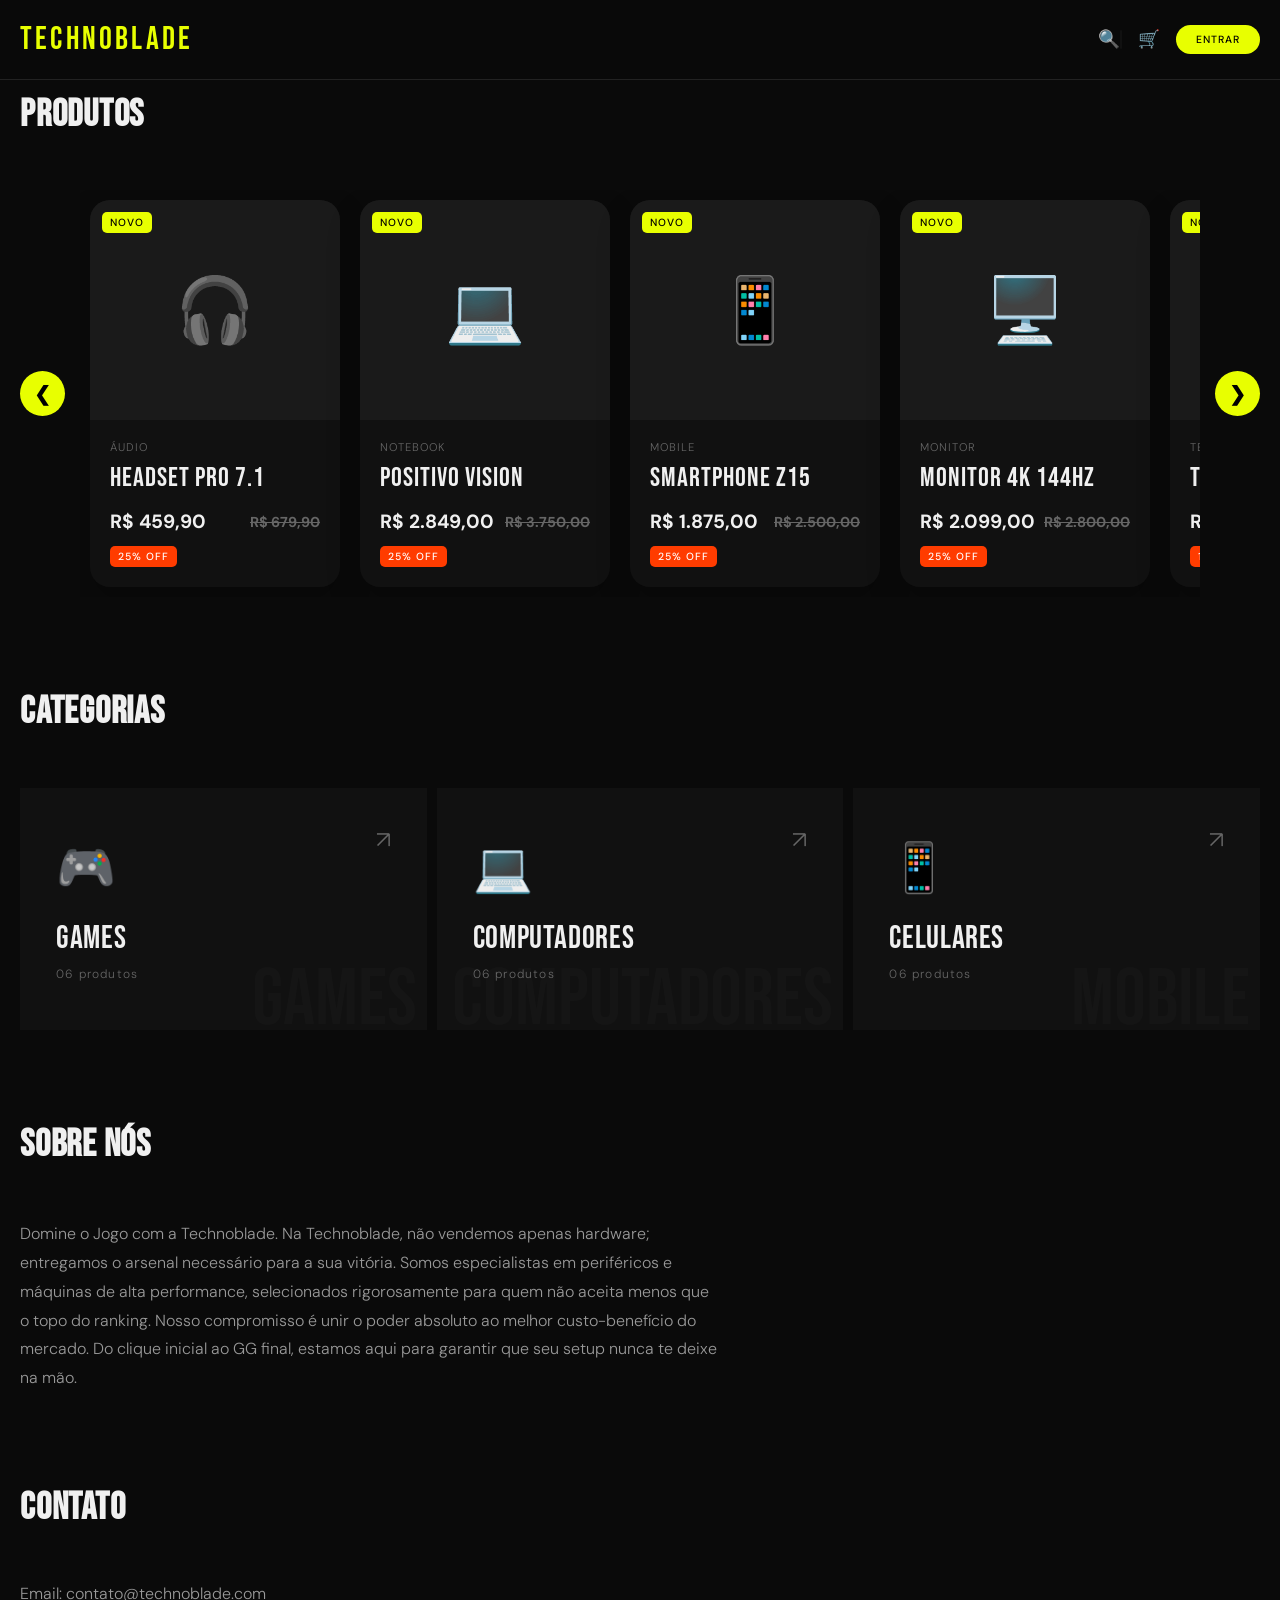
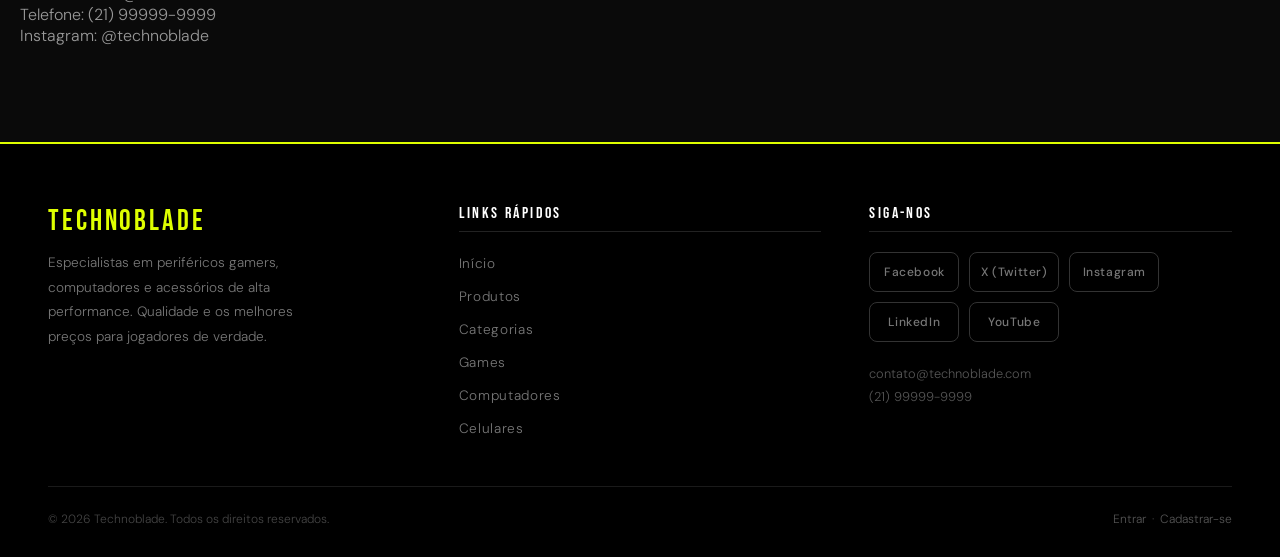
==== commit c4957937: "Correções e Alterações no Site" ====
--- a/index.html
+++ b/index.html
@@ -8,16 +8,7 @@
 
   <title>Technoblade</title>
 
-
-  <!-- TENHO PROBLEMA DE VISÃO POR ISSO GOSTO DE ESPAÇOS VISUAIS PARA ORGANIZAÇÃO -->
-
-
   <link href="https://fonts.googleapis.com/css2?family=Bebas+Neue&family=DM+Sans:wght@300;400;500&display=swap" rel="stylesheet">
-
-
-
-  <!-- TENHO PROBLEMA DE VISÃO POR ISSO GOSTO DE ESPAÇOS VISUAIS PARA ORGANIZAÇÃO -->
-
 
   <link rel="stylesheet" href="css/barra_nav.css">
   <link rel="stylesheet" href="css/base.css">
@@ -26,221 +17,493 @@
   <link rel="stylesheet" href="css/etiqueta.css">
   <link rel="stylesheet" href="css/grade_produto.css">
   <link rel="stylesheet" href="css/secao.css">
-  <script src="js/produtos.js" defer></script>
+  <link rel="stylesheet" href="css/rodape.css">
+  <link rel="stylesheet" href="css/busca.css">
+  <link rel="stylesheet" href="css/overlay_produto.css">
+
+
+<!-- 
+  Essa é uma separação visual pois
+  tenho Problemas com a visão
+-->
+
+
+  <style>
+    .produtos-container { display: flex; align-items: center; gap: 15px; width: 100%; }
+    .grade-produtos { display: flex; gap: 20px; overflow-x: auto; scroll-behavior: smooth; padding: 10px; width: 100%; }
+    .grade-produtos::-webkit-scrollbar { display: none; }
+    .cartao-produto { min-width: 250px; flex-shrink: 0; }
+    .seta { background: #e8ff00; border: none; color: #000; width: 45px; height: 45px; border-radius: 50%; font-size: 20px; cursor: pointer; font-weight: bold; transition: 0.3s; flex-shrink: 0; }
+    .seta:hover { background: #fff200; transform: scale(1.05); }
+    @media (max-width: 768px) {
+      .produtos-container { gap: 8px; }
+      .seta { width: 38px; height: 38px; font-size: 16px; }
+      .cartao-produto { min-width: 220px; }
+    }
+  </style>
 
 </head>
 
+
+<!-- 
+  Essa é uma separação visual pois
+  tenho Problemas com a visão
+-->
+
+
 <body>
 
- <!-- TENHO PROBLEMA DE VISÃO POR ISSO GOSTO DE ESPAÇOS VISUAIS PARA ORGANIZAÇÃO -->
-
   <header>
-
     <nav class="barra-nav">
-
-      <a href="#" class="barra-nav__logo">
-        Technoblade
+      <a href="#" class="barra-nav__logo">Technoblade</a>
+      <div class="barra-nav__acoes">
+        <div class="busca__wrapper">
+          <button class="barra-nav__botao-icone" id="btnLupa" aria-label="Buscar">🔍</button>
+          <input type="text" class="busca__input" id="inputBusca" placeholder="Buscar produtos...">
+          <div class="busca__sugestoes" id="listaSugestoes"></div>
+        </div>
+        <button class="barra-nav__botao-icone">🛒</button>
+        <a href="./login/" class="botao botao--entrar">Entrar</a>
+      </div>
+    </nav>
+  </header>
+
+
+<!-- 
+  Essa é uma separação visual pois
+  tenho Problemas com a visão
+-->
+
+
+  <section class="secao" id="produtos">
+    <div class="secao__cabecalho">
+      <h3 class="secao__titulo secao__titulo--h3">Produtos</h3>
+    </div>
+    <div class="produtos-container">
+      <button class="seta" onclick="scrollProdutos(-300)">&#10094;</button>
+      <div class="grade-produtos" id="listaProdutos">
+
+        <!-- PRODUTO 1 -->
+        <article class="cartao-produto">
+          <span class="etiqueta etiqueta--destaque etiqueta--absoluta">Novo</span>
+          <div class="cartao-produto__midia"><span class="cartao-produto__icone">🎧</span></div>
+          <div class="cartao-produto__corpo">
+            <div class="cartao-produto__overlay"><div class="overlay__botoes">
+              <button class="overlay__btn" onclick="window.location.href='especificacoes.html?produto=headset-pro-71'">Especificações</button>
+              <button class="overlay__btn">+ Carrinho</button>
+            </div></div>
+            <div class="cartao-produto__categoria">Áudio</div>
+            <div class="cartao-produto__nome">Headset Pro 7.1</div>
+            <div class="cartao-produto__rodape">
+              <span class="cartao-produto__preco">R$ 459,90</span>
+              <span class="cartao-produto__preco cartao-produto__preco--antigo">R$ 679,90</span>
+            </div>
+            <span class="etiqueta etiqueta--perigo">25% off</span>
+          </div>
+        </article>
+
+        <!-- PRODUTO 2 -->
+        <article class="cartao-produto">
+          <span class="etiqueta etiqueta--destaque etiqueta--absoluta">Novo</span>
+          <div class="cartao-produto__midia"><span class="cartao-produto__icone">💻</span></div>
+          <div class="cartao-produto__corpo">
+            <div class="cartao-produto__overlay"><div class="overlay__botoes">
+              <button class="overlay__btn" onclick="window.location.href='especificacoes.html?produto=positivo-vision'">Especificações</button>
+              <button class="overlay__btn">+ Carrinho</button>
+            </div></div>
+            <div class="cartao-produto__categoria">Notebook</div>
+            <div class="cartao-produto__nome">Positivo Vision</div>
+            <div class="cartao-produto__rodape">
+              <span class="cartao-produto__preco">R$ 2.849,00</span>
+              <span class="cartao-produto__preco cartao-produto__preco--antigo">R$ 3.750,00</span>
+            </div>
+            <span class="etiqueta etiqueta--perigo">25% off</span>
+          </div>
+        </article>
+
+        <!-- PRODUTO 3 -->
+        <article class="cartao-produto">
+          <span class="etiqueta etiqueta--destaque etiqueta--absoluta">Novo</span>
+          <div class="cartao-produto__midia"><span class="cartao-produto__icone">📱</span></div>
+          <div class="cartao-produto__corpo">
+            <div class="cartao-produto__overlay"><div class="overlay__botoes">
+              <button class="overlay__btn" onclick="window.location.href='especificacoes.html?produto=smartphone-z15'">Especificações</button>
+              <button class="overlay__btn">+ Carrinho</button>
+            </div></div>
+            <div class="cartao-produto__categoria">Mobile</div>
+            <div class="cartao-produto__nome">Smartphone Z15</div>
+            <div class="cartao-produto__rodape">
+              <span class="cartao-produto__preco">R$ 1.875,00</span>
+              <span class="cartao-produto__preco cartao-produto__preco--antigo">R$ 2.500,00</span>
+            </div>
+            <span class="etiqueta etiqueta--perigo">25% off</span>
+          </div>
+        </article>
+
+        <!-- PRODUTO 4 -->
+        <article class="cartao-produto">
+          <span class="etiqueta etiqueta--destaque etiqueta--absoluta">Novo</span>
+          <div class="cartao-produto__midia"><span class="cartao-produto__icone">🖥️</span></div>
+          <div class="cartao-produto__corpo">
+            <div class="cartao-produto__overlay"><div class="overlay__botoes">
+              <button class="overlay__btn" onclick="window.location.href='especificacoes.html?produto=monitor-4k-144hz'">Especificações</button>
+              <button class="overlay__btn">+ Carrinho</button>
+            </div></div>
+            <div class="cartao-produto__categoria">Monitor</div>
+            <div class="cartao-produto__nome">Monitor 4K 144Hz</div>
+            <div class="cartao-produto__rodape">
+              <span class="cartao-produto__preco">R$ 2.099,00</span>
+              <span class="cartao-produto__preco cartao-produto__preco--antigo">R$ 2.800,00</span>
+            </div>
+            <span class="etiqueta etiqueta--perigo">25% off</span>
+          </div>
+        </article>
+
+        <!-- PRODUTO 5 -->
+        <article class="cartao-produto">
+          <span class="etiqueta etiqueta--destaque etiqueta--absoluta">Novo</span>
+          <div class="cartao-produto__midia"><span class="cartao-produto__icone">⌨️</span></div>
+          <div class="cartao-produto__corpo">
+            <div class="cartao-produto__overlay"><div class="overlay__botoes">
+              <button class="overlay__btn" onclick="window.location.href='especificacoes.html?produto=teclado-rgb-x'">Especificações</button>
+              <button class="overlay__btn">+ Carrinho</button>
+            </div></div>
+            <div class="cartao-produto__categoria">Teclado</div>
+            <div class="cartao-produto__nome">Teclado RGB X</div>
+            <div class="cartao-produto__rodape">
+              <span class="cartao-produto__preco">R$ 389,90</span>
+              <span class="cartao-produto__preco cartao-produto__preco--antigo">R$ 760,00</span>
+            </div>
+            <span class="etiqueta etiqueta--perigo">18% off</span>
+          </div>
+        </article>
+
+        <!-- PRODUTO 6 -->
+        <article class="cartao-produto">
+          <span class="etiqueta etiqueta--destaque etiqueta--absoluta">Novo</span>
+          <div class="cartao-produto__midia"><span class="cartao-produto__icone">🖱️</span></div>
+          <div class="cartao-produto__corpo">
+            <div class="cartao-produto__overlay"><div class="overlay__botoes">
+              <button class="overlay__btn" onclick="window.location.href='especificacoes.html?produto=mouse-gamer-pro'">Especificações</button>
+              <button class="overlay__btn">+ Carrinho</button>
+            </div></div>
+            <div class="cartao-produto__categoria">Mouse</div>
+            <div class="cartao-produto__nome">Mouse Gamer Pro</div>
+            <div class="cartao-produto__rodape">
+              <span class="cartao-produto__preco">R$ 179</span>
+              <span class="cartao-produto__preco cartao-produto__preco--antigo">R$ 250</span>
+            </div>
+            <span class="etiqueta etiqueta--perigo">15% off</span>
+          </div>
+        </article>
+
+        <!-- PRODUTO 7 -->
+        <article class="cartao-produto">
+          <span class="etiqueta etiqueta--destaque etiqueta--absoluta">Novo</span>
+          <div class="cartao-produto__midia"><span class="cartao-produto__icone">🎮</span></div>
+          <div class="cartao-produto__corpo">
+            <div class="cartao-produto__overlay"><div class="overlay__botoes">
+              <button class="overlay__btn" onclick="window.location.href='especificacoes.html?produto=controle-x-pro'">Especificações</button>
+              <button class="overlay__btn">+ Carrinho</button>
+            </div></div>
+            <div class="cartao-produto__categoria">Games</div>
+            <div class="cartao-produto__nome">Controle X-Pro</div>
+            <div class="cartao-produto__rodape">
+              <span class="cartao-produto__preco">R$ 520,00</span>
+              <span class="cartao-produto__preco cartao-produto__preco--antigo">R$ 670,00</span>
+            </div>
+            <span class="etiqueta etiqueta--perigo">20% off</span>
+          </div>
+        </article>
+
+        <!-- PRODUTO 8 -->
+        <article class="cartao-produto">
+          <span class="etiqueta etiqueta--destaque etiqueta--absoluta">Novo</span>
+          <div class="cartao-produto__midia"><span class="cartao-produto__icone">💺</span></div>
+          <div class="cartao-produto__corpo">
+            <div class="cartao-produto__overlay"><div class="overlay__botoes">
+              <button class="overlay__btn" onclick="window.location.href='especificacoes.html?produto=cadeira-elite'">Especificações</button>
+              <button class="overlay__btn">+ Carrinho</button>
+            </div></div>
+            <div class="cartao-produto__categoria">Cadeira</div>
+            <div class="cartao-produto__nome">Cadeira Elite</div>
+            <div class="cartao-produto__rodape">
+              <span class="cartao-produto__preco">R$ 999,00</span>
+              <span class="cartao-produto__preco cartao-produto__preco--antigo">R$ 1.299,00</span>
+            </div>
+            <span class="etiqueta etiqueta--perigo">12% off</span>
+          </div>
+        </article>
+
+        <!-- PRODUTO 9 -->
+        <article class="cartao-produto">
+          <span class="etiqueta etiqueta--destaque etiqueta--absoluta">Novo</span>
+          <div class="cartao-produto__midia"><span class="cartao-produto__icone">🗄️</span></div>
+          <div class="cartao-produto__corpo">
+            <div class="cartao-produto__overlay"><div class="overlay__botoes">
+              <button class="overlay__btn" onclick="window.location.href='especificacoes.html?produto=gabinete-gamer'">Especificações</button>
+              <button class="overlay__btn">+ Carrinho</button>
+            </div></div>
+            <div class="cartao-produto__categoria">Som</div>
+            <div class="cartao-produto__nome">Gabinete Gamer</div>
+            <div class="cartao-produto__rodape">
+              <span class="cartao-produto__preco">R$ 590,00</span>
+              <span class="cartao-produto__preco cartao-produto__preco--antigo">R$ 980,00</span>
+            </div>
+            <span class="etiqueta etiqueta--perigo">10% off</span>
+          </div>
+        </article>
+
+        <!-- PRODUTO 10 -->
+        <article class="cartao-produto">
+          <span class="etiqueta etiqueta--destaque etiqueta--absoluta">Novo</span>
+          <div class="cartao-produto__midia"><span class="cartao-produto__icone">📷</span></div>
+          <div class="cartao-produto__corpo">
+            <div class="cartao-produto__overlay"><div class="overlay__botoes">
+              <button class="overlay__btn" onclick="window.location.href='especificacoes.html?produto=webcam-hd'">Especificações</button>
+              <button class="overlay__btn">+ Carrinho</button>
+            </div></div>
+            <div class="cartao-produto__categoria">Webcam</div>
+            <div class="cartao-produto__nome">Webcam HD</div>
+            <div class="cartao-produto__rodape">
+              <span class="cartao-produto__preco">R$ 590,00</span>
+              <span class="cartao-produto__preco cartao-produto__preco--antigo">R$ 750,00</span>
+            </div>
+            <span class="etiqueta etiqueta--perigo">8% off</span>
+          </div>
+        </article>
+
+        <!-- PRODUTO 11 -->
+        <article class="cartao-produto">
+          <span class="etiqueta etiqueta--destaque etiqueta--absoluta">Novo</span>
+          <div class="cartao-produto__midia"><span class="cartao-produto__icone">🕹️</span></div>
+          <div class="cartao-produto__corpo">
+            <div class="cartao-produto__overlay"><div class="overlay__botoes">
+              <button class="overlay__btn" onclick="window.location.href='especificacoes.html?produto=arcade-mini'">Especificações</button>
+              <button class="overlay__btn">+ Carrinho</button>
+            </div></div>
+            <div class="cartao-produto__categoria">Arcade</div>
+            <div class="cartao-produto__nome">Arcade Mini</div>
+            <div class="cartao-produto__rodape">
+              <span class="cartao-produto__preco">R$ 2.150,00</span>
+              <span class="cartao-produto__preco cartao-produto__preco--antigo">R$ 2.690,00</span>
+            </div>
+            <span class="etiqueta etiqueta--perigo">17% off</span>
+          </div>
+        </article>
+
+        <!-- PRODUTO 12 -->
+        <article class="cartao-produto">
+          <span class="etiqueta etiqueta--destaque etiqueta--absoluta">Novo</span>
+          <div class="cartao-produto__midia"><span class="cartao-produto__icone">💾</span></div>
+          <div class="cartao-produto__corpo">
+            <div class="cartao-produto__overlay"><div class="overlay__botoes">
+              <button class="overlay__btn" onclick="window.location.href='especificacoes.html?produto=ssd-1tb'">Especificações</button>
+              <button class="overlay__btn">+ Carrinho</button>
+            </div></div>
+            <div class="cartao-produto__categoria">Armazenamento</div>
+            <div class="cartao-produto__nome">SSD 1TB</div>
+            <div class="cartao-produto__rodape">
+              <span class="cartao-produto__preco">R$ 1.250,00</span>
+              <span class="cartao-produto__preco cartao-produto__preco--antigo">R$ 1.350,00</span>
+            </div>
+            <span class="etiqueta etiqueta--perigo">14% off</span>
+          </div>
+        </article>
+
+        <!-- PRODUTO 13 -->
+        <article class="cartao-produto">
+          <span class="etiqueta etiqueta--destaque etiqueta--absoluta">Novo</span>
+          <div class="cartao-produto__midia"><span class="cartao-produto__icone">📡</span></div>
+          <div class="cartao-produto__corpo">
+            <div class="cartao-produto__overlay"><div class="overlay__botoes">
+              <button class="overlay__btn" onclick="window.location.href='especificacoes.html?produto=roteador-ax'">Especificações</button>
+              <button class="overlay__btn">+ Carrinho</button>
+            </div></div>
+            <div class="cartao-produto__categoria">Internet</div>
+            <div class="cartao-produto__nome">Roteador AX</div>
+            <div class="cartao-produto__rodape">
+              <span class="cartao-produto__preco">R$ 590,00</span>
+              <span class="cartao-produto__preco cartao-produto__preco--antigo">R$ 890,00</span>
+            </div>
+            <span class="etiqueta etiqueta--perigo">13% off</span>
+          </div>
+        </article>
+
+        <!-- PRODUTO 14 -->
+        <article class="cartao-produto">
+          <span class="etiqueta etiqueta--destaque etiqueta--absoluta">Novo</span>
+          <div class="cartao-produto__midia"><span class="cartao-produto__icone">🔋</span></div>
+          <div class="cartao-produto__corpo">
+            <div class="cartao-produto__overlay"><div class="overlay__botoes">
+              <button class="overlay__btn" onclick="window.location.href='especificacoes.html?produto=powerbank-pro'">Especificações</button>
+              <button class="overlay__btn">+ Carrinho</button>
+            </div></div>
+            <div class="cartao-produto__categoria">Energia</div>
+            <div class="cartao-produto__nome">PowerBank Pro</div>
+            <div class="cartao-produto__rodape">
+              <span class="cartao-produto__preco">R$ 1.250,00</span>
+              <span class="cartao-produto__preco cartao-produto__preco--antigo">R$ 1.769,90</span>
+            </div>
+            <span class="etiqueta etiqueta--perigo">10% off</span>
+          </div>
+        </article>
+
+        <!-- PRODUTO 15 -->
+        <article class="cartao-produto">
+          <span class="etiqueta etiqueta--destaque etiqueta--absoluta">Novo</span>
+          <div class="cartao-produto__midia"><span class="cartao-produto__icone">⌚</span></div>
+          <div class="cartao-produto__corpo">
+            <div class="cartao-produto__overlay"><div class="overlay__botoes">
+              <button class="overlay__btn" onclick="window.location.href='especificacoes.html?produto=watch-gamer'">Especificações</button>
+              <button class="overlay__btn">+ Carrinho</button>
+            </div></div>
+            <div class="cartao-produto__categoria">Smartwatch</div>
+            <div class="cartao-produto__nome">Watch Gamer</div>
+            <div class="cartao-produto__rodape">
+              <span class="cartao-produto__preco">R$ 1.190,00</span>
+              <span class="cartao-produto__preco cartao-produto__preco--antigo">R$ 1.350,00</span>
+            </div>
+            <span class="etiqueta etiqueta--perigo">21% off</span>
+          </div>
+        </article>
+
+      </div>
+      <button class="seta" onclick="scrollProdutos(300)">&#10095;</button>
+    </div>
+  </section>
+
+
+<!-- 
+  Essa é uma separação visual pois
+  tenho Problemas com a visão
+-->
+
+
+  <section class="secao" id="categorias">
+    <div class="secao__cabecalho">
+      <h3 class="secao__titulo secao__titulo--h3">Categorias</h3>
+    </div>
+    <div class="categoria-grade">
+      <a href="games/" class="categoria-cartao">
+        <span class="categoria-cartao__flecha">↗</span>
+        <span class="categoria-cartao__icone">🎮</span>
+        <div class="categoria-cartao__name">Games</div>
+        <div class="categoria-cartao__count">06 produtos</div>
+        <div class="categoria-cartao__grandetexto">GAMES</div>
       </a>
-
-      <div class="barra-nav__acoes">
-
-        <button class="barra-nav__botao-icone">
-          🔍
-        </button>
-
-        <button class="barra-nav__botao-icone">
-          🛒
-        </button>
-
-        <a href="./login/" class="botao botao--entrar">
-          Entrar
-        </a>
-
+      <a href="computadores/" class="categoria-cartao">
+        <span class="categoria-cartao__flecha">↗</span>
+        <span class="categoria-cartao__icone">💻</span>
+        <div class="categoria-cartao__name">Computadores</div>
+        <div class="categoria-cartao__count">06 produtos</div>
+        <div class="categoria-cartao__grandetexto">COMPUTADORES</div>
+      </a>
+      <a href="celular/" class="categoria-cartao">
+        <span class="categoria-cartao__flecha">↗</span>
+        <span class="categoria-cartao__icone">📱</span>
+        <div class="categoria-cartao__name">Celulares</div>
+        <div class="categoria-cartao__count">06 produtos</div>
+        <div class="categoria-cartao__grandetexto">MOBILE</div>
+      </a>
+    </div>
+  </section>
+
+
+<!-- 
+  Essa é uma separação visual pois
+  tenho Problemas com a visão
+-->
+
+
+  <section class="secao">
+    <div class="secao__cabecalho">
+      <h3 class="secao__titulo secao__titulo--h3">Sobre Nós</h3>
+    </div>
+    <p style="color:#999; max-width:700px; line-height:1.8;">
+      Domine o Jogo com a Technoblade.
+      Na Technoblade, não vendemos apenas hardware; entregamos o arsenal necessário para a 
+      sua vitória. Somos especialistas em periféricos e máquinas de alta performance, selecionados
+      rigorosamente para quem não aceita menos que o topo do ranking.
+      Nosso compromisso é unir o poder absoluto ao melhor custo-benefício do mercado. Do
+      clique inicial ao GG final, estamos aqui para garantir que seu setup nunca te deixe na mão.
+    </p>
+  </section>
+
+
+<!-- 
+  Essa é uma separação visual pois
+  tenho Problemas com a visão
+-->
+
+
+  <section class="secao">
+    <div class="secao__cabecalho">
+      <h3 class="secao__titulo secao__titulo--h3">Contato</h3>
+    </div>
+    <p style="color:#999;">Email: contato@technoblade.com</p>
+    <p style="color:#999;">Telefone: (21) 99999-9999</p>
+    <p style="color:#999;">Instagram: @technoblade</p>
+  </section>
+
+
+<!-- 
+  Essa é uma separação visual pois
+  tenho Problemas com a visão
+-->
+
+
+  <footer>
+    <div class="rodape__grade">
+      <div class="rodape__coluna">
+        <div class="rodape__marca">Technoblade</div>
+        <p class="rodape__sobre">Especialistas em periféricos gamers, computadores e acessórios de alta performance. Qualidade e os melhores preços para jogadores de verdade.</p>
       </div>
-
-    </nav>
-
-  </header>
-
-
-  <!-- TENHO PROBLEMA DE VISÃO POR ISSO GOSTO DE ESPAÇOS VISUAIS PARA ORGANIZAÇÃO -->
-
-
-  <section class="secao" id="produtos">
-
-    <div class="secao__cabecalho">
-
-      <h3 class="secao__titulo secao__titulo--h3">
-        Produtos
-      </h3>
-
-    </div>
-
-    <div class="produtos-container">
-
-      <!-- SETA ESQUERDA -->
-      <button class="seta" onclick="scrollProdutos(-270)">
-        &#10094;
-      </button>
-
-      <!-- GRADE PRODUTOS -->
-      <div class="grade-produtos" id="listaProdutos" aria-live="polite"></div>
-
-      <!-- SETA DIREITA -->
-      <button class="seta" onclick="scrollProdutos(270)">
-        &#10095;
-      </button>
-
-    </div>
-
-  </section>
-
-  <!-- TENHO PROBLEMA DE VISÃO POR ISSO GOSTO DE ESPAÇOS VISUAIS PARA ORGANIZAÇÃO -->
-
-  <section class="secao" id="categorias">
-
-    <div class="secao__cabecalho">
-
-      <h3 class="secao__titulo secao__titulo--h3">
-        Categorias
-      </h3>
-
-    </div>
-
-    <div class="categoria-grade">
-
-      <a href="./games/" class="categoria-cartao">
-
-        <span class="categoria-cartao__flecha">↗</span>
-
-        <span class="categoria-cartao__icone">🎮</span>
-
-        <div class="categoria-cartao__name">
-          Games
+      <div class="rodape__coluna">
+        <div class="rodape__titulo">Links Rápidos</div>
+        <ul class="rodape__lista">
+          <li><a href="#"             class="rodape__link">Início</a></li>
+          <li><a href="#produtos"     class="rodape__link">Produtos</a></li>
+          <li><a href="#categorias"   class="rodape__link">Categorias</a></li>
+          <li><a href="games/"        class="rodape__link">Games</a></li>
+          <li><a href="computadores/" class="rodape__link">Computadores</a></li>
+          <li><a href="celular/"      class="rodape__link">Celulares</a></li>
+        </ul>
+      </div>
+      <div class="rodape__coluna">
+        <div class="rodape__titulo">Siga-nos</div>
+        <div class="rodape__redes">
+          <a href="#" class="rodape__rede">Facebook</a>
+          <a href="#" class="rodape__rede">X (Twitter)</a>
+          <a href="#" class="rodape__rede">Instagram</a>
+          <a href="#" class="rodape__rede">LinkedIn</a>
+          <a href="#" class="rodape__rede">YouTube</a>
         </div>
-
-        <div class="categoria-cartao__count">
-          48 produtos
-        </div>
-
-        <div class="categoria-cartao__grandetexto">
-          GAMES
-        </div>
-
-      </a>
-
-      <a href="./computadores/" class="categoria-cartao">
-
-        <span class="categoria-cartao__flecha">↗</span>
-
-        <span class="categoria-cartao__icone">💻</span>
-
-        <div class="categoria-cartao__name">
-          Computadores
-        </div>
-
-        <div class="categoria-cartao__count">
-          48 produtos
-        </div>
-
-        <div class="categoria-cartao__grandetexto">
-          COMPUTADORES
-        </div>
-
-      </a>
-
-      <a href="./celular/" class="categoria-cartao">
-
-        <span class="categoria-cartao__flecha">↗</span>
-
-        <span class="categoria-cartao__icone">📱</span>
-
-        <div class="categoria-cartao__name">
-          Celulares
-        </div>
-
-        <div class="categoria-cartao__count">
-          48 produtos
-        </div>
-
-        <div class="categoria-cartao__grandetexto">
-          MOBILE
-        </div>
-
-      </a>
-
-    </div>
-
-  </section>
-
-
-  <!-- TENHO PROBLEMA DE VISÃO POR ISSO GOSTO DE ESPAÇOS VISUAIS PARA ORGANIZAÇÃO -->
-
-
-  <section class="secao">
-
-    <div class="secao__cabecalho">
-
-      <h3 class="secao__titulo secao__titulo--h3">
-        Sobre
-      </h3>
-
-    </div>
-
-    <p style="color:#999; max-width:700px; line-height:1.8;">
-
-      A Technoblade é uma loja especializada em periféricos gamers,
-      computadores e acessórios de alta performance para jogadores.
-      Nosso objetivo é oferecer produtos de qualidade com os melhores preços.
-
-    </p>
-
-  </section>
-
-
-  <!-- TENHO PROBLEMA DE VISÃO POR ISSO GOSTO DE ESPAÇOS VISUAIS PARA ORGANIZAÇÃO -->
-
-
-  <section class="secao">
-
-    <div class="secao__cabecalho">
-
-      <h3 class="secao__titulo secao__titulo--h3">
-        Contato
-      </h3>
-
-    </div>
-
-    <p style="color:#999;">
-      Email: contato@technoblade.com
-    </p>
-
-    <p style="color:#999;">
-      Telefone: (21) 99999-9999
-    </p>
-
-    <p style="color:#999;">
-      Instagram: @technoblade
-    </p>
-
-  </section>
-
-  <!-- TENHO PROBLEMA DE VISÃO POR ISSO GOSTO DE ESPAÇOS VISUAIS PARA ORGANIZAÇÃO -->
+        <p style="margin-top: 20px; font-size: 0.8rem; color: #555; line-height: 1.8;">
+          contato@technoblade.com<br>(21) 99999-9999
+        </p>
+      </div>
+    </div>
+    <div class="rodape__base">
+      <span>© 2026 Technoblade. Todos os direitos reservados.</span>
+      <span><a href="login/">Entrar</a> &nbsp;·&nbsp; <a href="cadastro/">Cadastrar-se</a></span>
+    </div>
+  </footer>
+
+
+<!-- 
+  Essa é uma separação visual pois
+  tenho Problemas com a visão
+-->
 
 
   <script>
-
     function scrollProdutos(valor) {
-
-      const container =
-        document.getElementById("listaProdutos");
-
+      const container = document.getElementById("listaProdutos");
       container.scrollLeft += valor;
-
     }
-
   </script>
+  <script src="js/busca.js"></script>
 
 </body>
-
-</html>
+</html>
--- a/css/base.css
+++ b/css/base.css
@@ -1,4 +1,4 @@
-/* RESET BÁSICO */
+/* RESET*/
 *, *::before, *::after {
  box-sizing: border-box;
  margin: 0;
--- a/css/categoria.css
+++ b/css/categoria.css
@@ -1,34 +1,36 @@
 /* 
-==========================================================================
-   BLOCO: CATEGORY CARD  (.category-card)
+=========================================================================
    Cards de categoria com ícone, nome e quantidade de produtos.
-   A seta ↗ se move no hover indicando navegação.
-========================================================================== 
+=========================================================================
 */
 
-/* Grid de categorias: 3 colunas */
+
 .categoria-grade {
   display:               grid;
   grid-template-columns: repeat(auto-fit, minmax(150px, 1fr));
   gap:                   10px;
 }
 
-/* Card de categoria: comporta-se como link (tag <a>) */
+
+
+/* SEPARAÇÃO VISUAL */
+
+
 .categoria-cartao {
   background:      var(--color-surface);
   padding:         var(--space-12) var(--space-9);
-  position:        relative; /* Para a seta e texto de fundo serem posicionados */
+  position:        relative; 
   overflow:        hidden;
   cursor:          pointer;
-  text-decoration: none;  /* Remove sublinhado do link */
-  color:           inherit; /* Herda a cor do texto pai (sem o azul padrão de links) */
-  display:         block;   /* Ocupa toda a célula do grid */
+  text-decoration: none;  
+  color:           inherit; 
+  display:         block;   
   transition:      background var(--transition-slow);
 }
 
 .categoria-cartao:hover { background: var(--color-surface-2); }
 
-/* Move a seta na diagonal no hover — feedback visual de navegação */
+/* Move a seta na diagonal*/
 .categoria-cartao:hover .categoria-cartao__flecha {
   transform: translate(4px, -4px);
 }
@@ -36,7 +38,7 @@
 .categoria-cartao__icone {
   font-size:     3rem;
   margin-bottom: var(--space-5);
-  display:       block; /* Garante que o margin-bottom funcione */
+  display:       block; 
 }
 
 .categoria-cartao__name {
@@ -52,7 +54,7 @@
   letter-spacing: var(--tracking-wide);
 }
 
-/* Seta posicionada no canto superior direito */
+/* SETA no canto superior direito */
 .categoria-cartao__flecha {
   position:   absolute;
   top:        var(--space-9);
@@ -62,7 +64,7 @@
   transition: transform var(--transition-slow);
 }
 
-/* Texto decorativo gigante no fundo do card — quase invisível */
+/* Texto decorativo gigante no fundo*/
 .categoria-cartao__grandetexto {
   position:       absolute;
   bottom:         -10px;
--- a/css/grade_produto.css
+++ b/css/grade_produto.css
@@ -1,39 +1,24 @@
-/* ==================================================
-   CONTAINER DOS PRODUTOS
-================================================== */
-
 .produtos-container {
   display: flex;
   align-items: center;
   gap: 10px;
-  width: 100%;
 }
-
-/* ==================================================
-   GRADE DE PRODUTOS
-================================================== */
 
 .grade-produtos {
   display: flex;
   gap: 20px;
   overflow-x: auto;
   scroll-behavior: smooth;
-  padding: 10px;
+  padding: 10px 0;
   width: 100%;
 }
-
-/* REMOVE SCROLLBAR */
 
 .grade-produtos::-webkit-scrollbar {
   display: none;
 }
 
-/* ==================================================
-   CARTÃO
-================================================== */
-
 .cartao-produto {
-  min-width: 250px;
+  min-width: 260px;
   background: #111;
   border-radius: 20px;
   overflow: hidden;
@@ -46,10 +31,6 @@
 .cartao-produto:hover {
   transform: translateY(-5px);
 }
-
-/* ==================================================
-   ÁREA DA IMAGEM
-================================================== */
 
 .cartao-produto__midia {
   height: 220px;
@@ -64,82 +45,14 @@
   font-size: 4rem;
 }
 
-.cartao-produto:hover .cartao-produto__icone { 
-  transform: scale(1.08); 
+.cartao-produto:hover .cartao-produto__icone {
+  transform: scale(1.08);
 }
-
-/* ==================================================
-   CORPO DO CARD
-================================================== */
 
 .cartao-produto__corpo {
   padding: 20px;
   position: relative;
-}
-
-.cartao-produto:hover .cartao-produto__corpo {
-  opacity: 1;
-}
-
-/* ==================================================
-   OVERLAY
-================================================== */
-
-.cartao-produto__overlay {
-  position: absolute;
-  top: 50%;
-  left: 50%;
-  transform: translate(-50%, -50%);
-  opacity: 0;
-  transition: opacity 0.3s;
-  pointer-events: auto;
-  width: 90%;
-  height: 90%;
-  display: flex;
-  align-items: center;
-  justify-content: center;
-}
-
-.cartao-produto:hover .cartao-produto__overlay {
-  opacity: 1;
-}
-
-/* ==================================================
-   SOBREPOSIÇÃO
-================================================== */
-
-.cartao-produto__sobreposicao {
-  position: absolute;
-  inset: 0;
-  background: #0a0a0a;
-  display: flex;
-  align-items: flex-end;
-  justify-content: center;
-  padding-bottom: 20px;
-  opacity: 0;
-  transition: opacity 0.2s;
-}
-
-.cartao-produto:hover .cartao-produto__sobreposicao { 
-  opacity: 1; 
-}
-
-.cartao-produto__sobreposicao-botao {
-  background: #e8ff00;
-  color: #000;
-  border: none;
-  font-family: 'DM Sans', sans-serif;
-  font-size: 0.65rem;
-  font-weight: 500;
-  letter-spacing: 0.1em;
-  text-transform: uppercase;
-  padding: 10px 24px;
-  cursor: pointer;
-  transition: background 0.2s;
-}
-
-.cartao-produto__sobreposicao-botao:hover { 
-  background: #fff; 
+  overflow: hidden;
 }
 
 .cartao-produto__categoria {
@@ -148,6 +61,7 @@
   color: #666;
   margin-bottom: 8px;
   letter-spacing: 1px;
+  transition: opacity 0.25s ease;
 }
 
 .cartao-produto__nome {
@@ -155,6 +69,7 @@
   font-size: 1.7rem;
   margin-bottom: 15px;
   letter-spacing: 1px;
+  transition: opacity 0.25s ease;
 }
 
 .cartao-produto__rodape {
@@ -167,6 +82,7 @@
 .cartao-produto__preco {
   font-size: 1.2rem;
   font-weight: bold;
+  transition: opacity 0.25s ease;
 }
 
 .cartao-produto__preco--antigo {
@@ -176,25 +92,10 @@
   margin-left: 8px;
 }
 
-.cartao-produto:hover .cartao-produto__corpo .cartao-produto__categoria {
-  opacity: 0;
-}
-
-.cartao-produto:hover .cartao-produto__corpo .cartao-produto__nome {
-  opacity: 0;
-}
-
-.cartao-produto:hover .cartao-produto__corpo .etiqueta {
-  opacity: 0;
-}
-
-.cartao-produto:hover .cartao-produto__corpo .cartao-produto__preco {
-  opacity: 0;
-}
-
-/* ==================================================
-   BOTÕES DAS SETAS
-================================================== */
+.cartao-produto:hover .cartao-produto__corpo .cartao-produto__categoria { opacity: 0; }
+.cartao-produto:hover .cartao-produto__corpo .cartao-produto__nome      { opacity: 0; }
+.cartao-produto:hover .cartao-produto__corpo .etiqueta                  { opacity: 0; }
+.cartao-produto:hover .cartao-produto__corpo .cartao-produto__preco     { opacity: 0; }
 
 .seta {
   width: 45px;
@@ -212,22 +113,4 @@
 .seta:hover {
   background: #fff;
   transform: scale(1.05);
-}
-
-/* ==================================================
-   RESPONSIVO
-================================================== */
-
-@media (max-width: 600px) {
-
-  .produtos-container {
-    gap: 8px;
-  }
-
-  .seta {
-    width: 38px;
-    height: 38px;
-    font-size: 16px;
-  }
-
 }
--- a/css/rodape.css
+++ b/css/rodape.css
@@ -0,0 +1,185 @@
+
+/* ----------------------------------------------------------
+   CONTAINER PRINCIPAL RODAPÉ
+---------------------------------------------------------- */
+footer {
+    background-color: #000;
+    border-top: 2px solid #DFFF00;
+    color: #aaa;                    /* Cinza claro como cor padrão do texto */
+    font-family: 'DM Sans', sans-serif;
+    padding: 60px 48px 30px;
+}
+
+
+
+.rodape__grade {
+    display: flex;
+    flex-wrap: wrap;               
+    gap: 48px;
+    justify-content: space-between;
+    margin-bottom: 48px;
+}
+
+
+
+.rodape__coluna {
+    flex: 1 1 180px;
+}
+
+
+
+.rodape__marca {
+    font-family: 'Bebas Neue', sans-serif;
+    font-size: 1.8rem;
+    letter-spacing: 0.1em;
+    color: #DFFF00;                
+    margin-bottom: 12px;
+}
+
+
+
+.rodape__sobre {
+    font-size: 0.85rem;
+    line-height: 1.8;
+    color: #777;                   
+    max-width: 260px;
+}
+
+
+
+.rodape__titulo {
+    font-family: 'Bebas Neue', sans-serif;
+    font-size: 1rem;
+    letter-spacing: 0.15em;
+    text-transform: uppercase;
+    color: #fff;
+    margin-bottom: 20px;
+    padding-bottom: 8px;
+    border-bottom: 1px solid #222; 
+}
+
+
+
+.rodape__lista {
+    list-style: none;
+    display: flex;
+    flex-direction: column;
+    gap: 12px;
+}
+
+
+/* ----------------------------------------------------------
+   
+
+LINKS DO RODAPÉ
+   
+---------------------------------------------------------- */
+.rodape__link {
+    color: #777;
+    text-decoration: none;
+    font-size: 0.85rem;
+    letter-spacing: 0.05em;
+    transition: color 0.2s ease, padding-left 0.2s ease;
+    display: inline-block;
+}
+
+.rodape__link:hover {
+    color: #DFFF00;                
+    padding-left: 6px;             
+}
+
+
+/* ----------------------------------------------------------
+   
+LINKS DE REDES SOCIAIS
+
+---------------------------------------------------------- */
+.rodape__redes {
+    display: flex;
+    flex-wrap: wrap;
+    gap: 10px;
+}
+
+
+/* ----------------------------------------------------------
+   
+SEPARAÇÃO VISUAL
+   
+---------------------------------------------------------- */
+.rodape__rede {
+    display: inline-flex;
+    align-items: center;
+    justify-content: center;
+    width: 90px;
+    height: 40px;
+    border: 1px solid #333;
+    border-radius: 8px;
+    color: #777;
+    text-decoration: none;
+    font-size: 0.75rem;
+    font-weight: 500;
+    letter-spacing: 0.05em;
+    transition: color 0.2s ease,
+                border-color 0.2s ease,
+                background-color 0.2s ease,
+                transform 0.2s ease;
+}
+
+.rodape__rede:hover {
+    color: #DFFF00;
+    border-color: #DFFF00;
+    background-color: rgba(223, 255, 0, 0.06); 
+    transform: translateY(-2px);               
+}
+
+
+/* ----------------------------------------------------------
+   
+LINHA INFERIOR — 
+   
+---------------------------------------------------------- */
+.rodape__base {
+    border-top: 1px solid #1a1a1a;
+    padding-top: 24px;
+    display: flex;
+    flex-wrap: wrap;
+    align-items: center;
+    justify-content: space-between;
+    gap: 12px;
+    font-size: 0.75rem;
+    color: #444;
+}
+
+.rodape__base a {
+    color: #555;
+    text-decoration: none;
+    transition: color 0.2s ease;
+}
+
+.rodape__base a:hover {
+    color: #DFFF00;
+}
+
+
+/* ----------------------------------------------------------
+
+   SEPARAÇÃO VISUAL 
+
+---------------------------------------------------------- */
+@media (max-width: 600px) {
+
+    footer {
+        padding: 40px 24px 24px;
+    }
+
+    .rodape__grade {
+        flex-direction: column;
+        gap: 32px;
+    }
+
+    .rodape__base {
+        flex-direction: column;
+        text-align: center;
+    }
+
+}
--- a/css/busca.css
+++ b/css/busca.css
@@ -0,0 +1,96 @@
+.busca__wrapper {
+    position: relative;
+    display: flex;
+    align-items: center;
+}
+
+.busca__input {
+    width: 0;
+    padding: 0;
+    background: #111;
+    border: 1px solid transparent;
+    border-radius: 8px;
+    color: #fff;
+    font-family: 'DM Sans', sans-serif;
+    font-size: 0.85rem;
+    outline: none;
+    overflow: hidden;
+    transition: width 0.3s ease, padding 0.3s ease, border-color 0.3s ease;
+}
+
+.busca__input.ativo {
+    width: 220px;
+    padding: 8px 14px;
+    border-color: #DFFF00;
+}
+
+.busca__input::placeholder {
+    color: #444;
+}
+
+.busca__sugestoes {
+    display: none;
+    position: absolute;
+    top: calc(100% + 8px);
+    left: 0;
+    width: 280px;
+    background: #111;
+    border: 1px solid #DFFF00;
+    border-radius: 10px;
+    overflow: hidden;
+    z-index: 200;
+    box-shadow: 0 8px 24px rgba(0, 0, 0, 0.6);
+}
+
+.busca__sugestoes.visivel {
+    display: block;
+}
+
+.busca__item {
+    display: flex;
+    align-items: center;
+    gap: 12px;
+    padding: 10px 16px;
+    cursor: pointer;
+    transition: background 0.15s ease;
+    border-bottom: 1px solid #1a1a1a;
+}
+
+.busca__item:last-child {
+    border-bottom: none;
+}
+
+.busca__item:hover {
+    background: rgba(223, 255, 0, 0.07);
+}
+
+.busca__item-icone {
+    font-size: 1.4rem;
+    flex-shrink: 0;
+}
+
+.busca__item-info {
+    display: flex;
+    flex-direction: column;
+    gap: 2px;
+}
+
+.busca__item-nome {
+    font-size: 0.85rem;
+    color: #f0f0f0;
+    font-weight: 500;
+}
+
+.busca__item-cat {
+    font-size: 0.7rem;
+    color: #666;
+    letter-spacing: 0.05em;
+    text-transform: uppercase;
+}
+
+.busca__vazio {
+    padding: 14px 16px;
+    font-size: 0.82rem;
+    color: #555;
+    text-align: center;
+}
--- a/css/overlay_produto.css
+++ b/css/overlay_produto.css
@@ -0,0 +1,43 @@
+.cartao-produto__overlay {
+  position: absolute;
+  inset: 0;
+  background: rgba(0, 0, 0, 0.92);
+  display: flex;
+  align-items: center;
+  justify-content: center;
+  z-index: 10;
+  opacity: 0;
+  transform: translateY(10px);
+  transition: opacity 0.25s ease, transform 0.25s ease;
+  pointer-events: none;
+}
+
+.cartao-produto:hover .cartao-produto__corpo .cartao-produto__overlay {
+  opacity: 1;
+  transform: translateY(0);
+  pointer-events: auto;
+}
+
+.overlay__botoes {
+  display: flex;
+  gap: 8px;
+  width: 90%;
+}
+
+.overlay__btn {
+  flex: 1;
+  padding: 10px 5px;
+  background: #DFFF00;
+  color: #000;
+  border: none;
+  border-radius: 8px;
+  font-weight: bold;
+  text-transform: uppercase;
+  font-size: 0.7rem;
+  cursor: pointer;
+  transition: transform 0.2s ease;
+}
+
+.overlay__btn:hover {
+  transform: scale(1.05);
+}
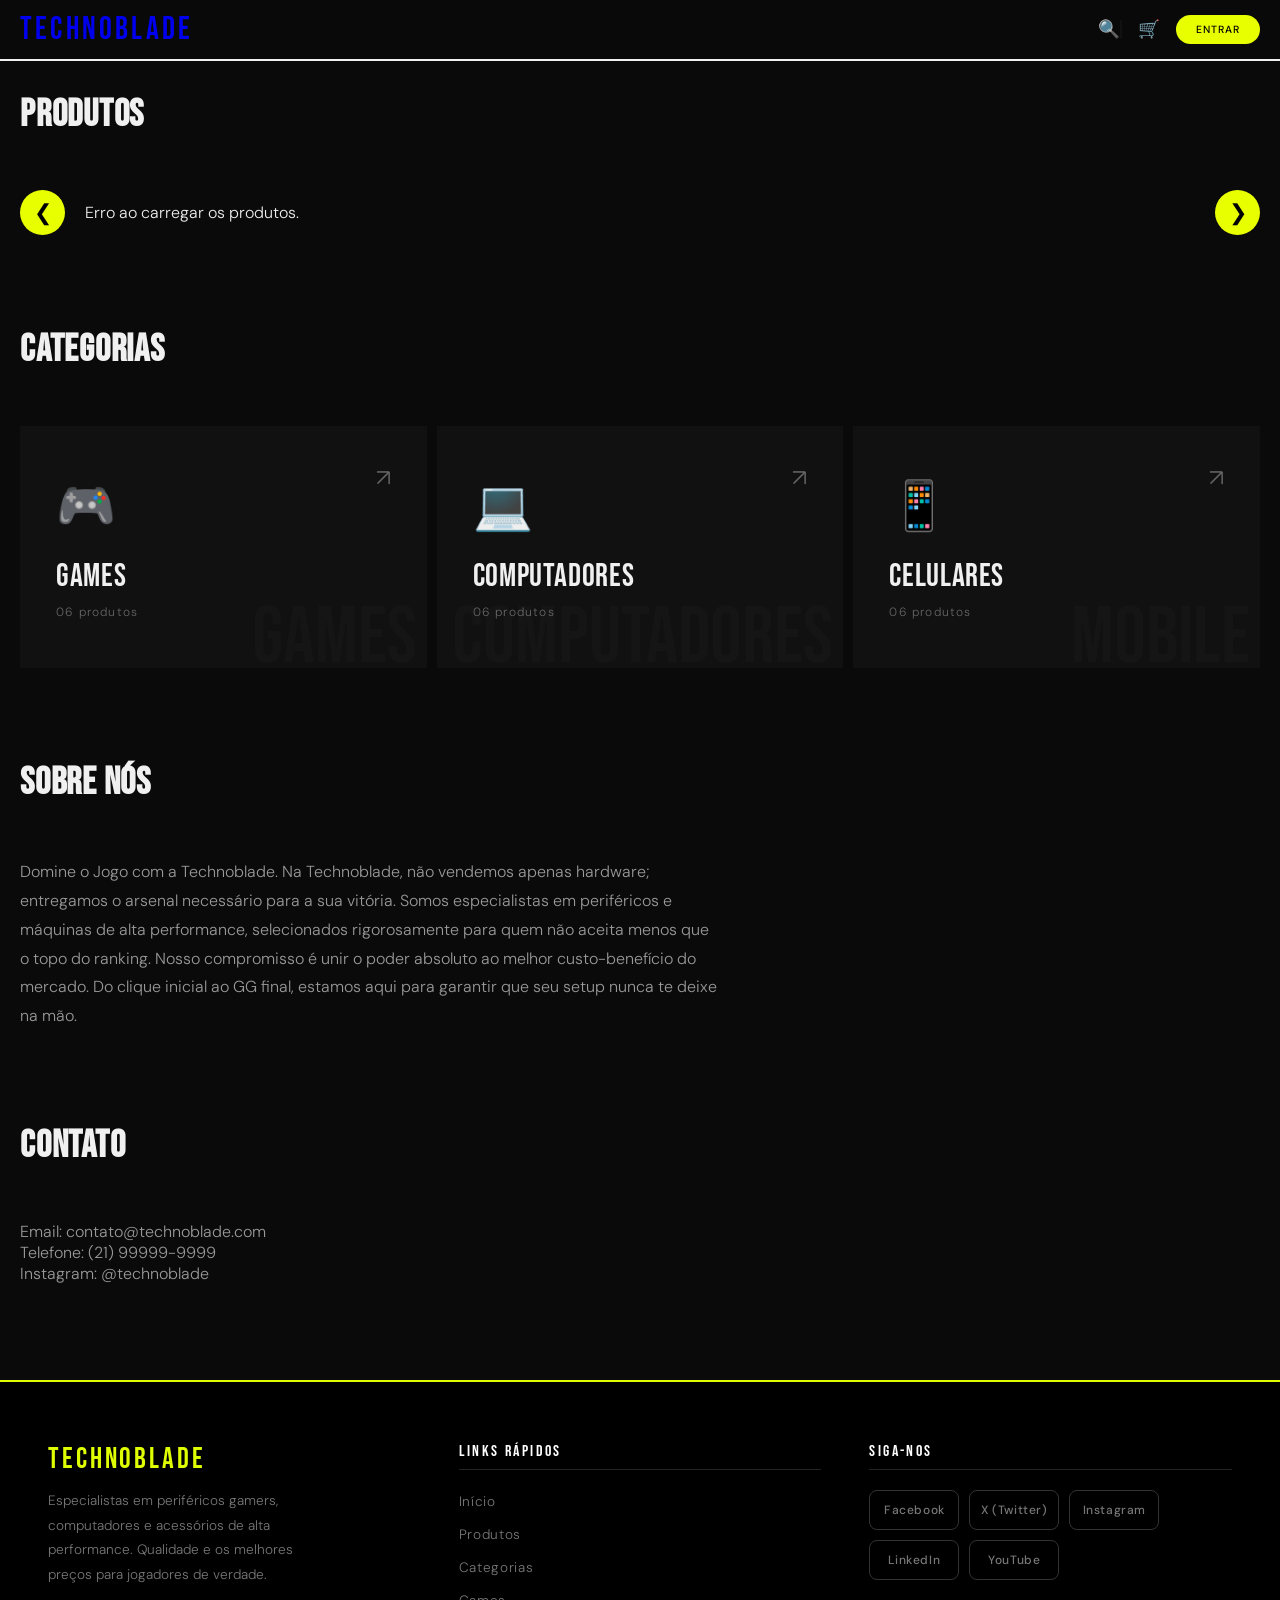
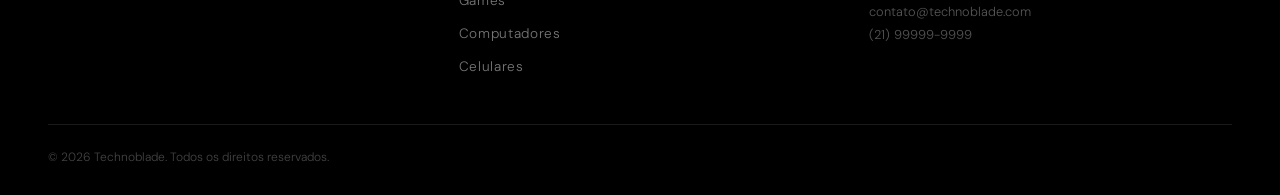
==== commit 68492504: "Atualização e correção do projeto" ====
--- a/index.html
+++ b/index.html
@@ -21,35 +21,12 @@
   <link rel="stylesheet" href="css/busca.css">
   <link rel="stylesheet" href="css/overlay_produto.css">
 
+</head>
 
 <!-- 
   Essa é uma separação visual pois
   tenho Problemas com a visão
 -->
-
-
-  <style>
-    .produtos-container { display: flex; align-items: center; gap: 15px; width: 100%; }
-    .grade-produtos { display: flex; gap: 20px; overflow-x: auto; scroll-behavior: smooth; padding: 10px; width: 100%; }
-    .grade-produtos::-webkit-scrollbar { display: none; }
-    .cartao-produto { min-width: 250px; flex-shrink: 0; }
-    .seta { background: #e8ff00; border: none; color: #000; width: 45px; height: 45px; border-radius: 50%; font-size: 20px; cursor: pointer; font-weight: bold; transition: 0.3s; flex-shrink: 0; }
-    .seta:hover { background: #fff200; transform: scale(1.05); }
-    @media (max-width: 768px) {
-      .produtos-container { gap: 8px; }
-      .seta { width: 38px; height: 38px; font-size: 16px; }
-      .cartao-produto { min-width: 220px; }
-    }
-  </style>
-
-</head>
-
-
-<!-- 
-  Essa é uma separação visual pois
-  tenho Problemas com a visão
--->
-
 
 <body>
 
@@ -68,7 +45,6 @@
     </nav>
   </header>
 
-
 <!-- 
   Essa é uma separação visual pois
   tenho Problemas com a visão
@@ -82,292 +58,7 @@
     <div class="produtos-container">
       <button class="seta" onclick="scrollProdutos(-300)">&#10094;</button>
       <div class="grade-produtos" id="listaProdutos">
-
-        <!-- PRODUTO 1 -->
-        <article class="cartao-produto">
-          <span class="etiqueta etiqueta--destaque etiqueta--absoluta">Novo</span>
-          <div class="cartao-produto__midia"><span class="cartao-produto__icone">🎧</span></div>
-          <div class="cartao-produto__corpo">
-            <div class="cartao-produto__overlay"><div class="overlay__botoes">
-              <button class="overlay__btn" onclick="window.location.href='especificacoes.html?produto=headset-pro-71'">Especificações</button>
-              <button class="overlay__btn">+ Carrinho</button>
-            </div></div>
-            <div class="cartao-produto__categoria">Áudio</div>
-            <div class="cartao-produto__nome">Headset Pro 7.1</div>
-            <div class="cartao-produto__rodape">
-              <span class="cartao-produto__preco">R$ 459,90</span>
-              <span class="cartao-produto__preco cartao-produto__preco--antigo">R$ 679,90</span>
-            </div>
-            <span class="etiqueta etiqueta--perigo">25% off</span>
-          </div>
-        </article>
-
-        <!-- PRODUTO 2 -->
-        <article class="cartao-produto">
-          <span class="etiqueta etiqueta--destaque etiqueta--absoluta">Novo</span>
-          <div class="cartao-produto__midia"><span class="cartao-produto__icone">💻</span></div>
-          <div class="cartao-produto__corpo">
-            <div class="cartao-produto__overlay"><div class="overlay__botoes">
-              <button class="overlay__btn" onclick="window.location.href='especificacoes.html?produto=positivo-vision'">Especificações</button>
-              <button class="overlay__btn">+ Carrinho</button>
-            </div></div>
-            <div class="cartao-produto__categoria">Notebook</div>
-            <div class="cartao-produto__nome">Positivo Vision</div>
-            <div class="cartao-produto__rodape">
-              <span class="cartao-produto__preco">R$ 2.849,00</span>
-              <span class="cartao-produto__preco cartao-produto__preco--antigo">R$ 3.750,00</span>
-            </div>
-            <span class="etiqueta etiqueta--perigo">25% off</span>
-          </div>
-        </article>
-
-        <!-- PRODUTO 3 -->
-        <article class="cartao-produto">
-          <span class="etiqueta etiqueta--destaque etiqueta--absoluta">Novo</span>
-          <div class="cartao-produto__midia"><span class="cartao-produto__icone">📱</span></div>
-          <div class="cartao-produto__corpo">
-            <div class="cartao-produto__overlay"><div class="overlay__botoes">
-              <button class="overlay__btn" onclick="window.location.href='especificacoes.html?produto=smartphone-z15'">Especificações</button>
-              <button class="overlay__btn">+ Carrinho</button>
-            </div></div>
-            <div class="cartao-produto__categoria">Mobile</div>
-            <div class="cartao-produto__nome">Smartphone Z15</div>
-            <div class="cartao-produto__rodape">
-              <span class="cartao-produto__preco">R$ 1.875,00</span>
-              <span class="cartao-produto__preco cartao-produto__preco--antigo">R$ 2.500,00</span>
-            </div>
-            <span class="etiqueta etiqueta--perigo">25% off</span>
-          </div>
-        </article>
-
-        <!-- PRODUTO 4 -->
-        <article class="cartao-produto">
-          <span class="etiqueta etiqueta--destaque etiqueta--absoluta">Novo</span>
-          <div class="cartao-produto__midia"><span class="cartao-produto__icone">🖥️</span></div>
-          <div class="cartao-produto__corpo">
-            <div class="cartao-produto__overlay"><div class="overlay__botoes">
-              <button class="overlay__btn" onclick="window.location.href='especificacoes.html?produto=monitor-4k-144hz'">Especificações</button>
-              <button class="overlay__btn">+ Carrinho</button>
-            </div></div>
-            <div class="cartao-produto__categoria">Monitor</div>
-            <div class="cartao-produto__nome">Monitor 4K 144Hz</div>
-            <div class="cartao-produto__rodape">
-              <span class="cartao-produto__preco">R$ 2.099,00</span>
-              <span class="cartao-produto__preco cartao-produto__preco--antigo">R$ 2.800,00</span>
-            </div>
-            <span class="etiqueta etiqueta--perigo">25% off</span>
-          </div>
-        </article>
-
-        <!-- PRODUTO 5 -->
-        <article class="cartao-produto">
-          <span class="etiqueta etiqueta--destaque etiqueta--absoluta">Novo</span>
-          <div class="cartao-produto__midia"><span class="cartao-produto__icone">⌨️</span></div>
-          <div class="cartao-produto__corpo">
-            <div class="cartao-produto__overlay"><div class="overlay__botoes">
-              <button class="overlay__btn" onclick="window.location.href='especificacoes.html?produto=teclado-rgb-x'">Especificações</button>
-              <button class="overlay__btn">+ Carrinho</button>
-            </div></div>
-            <div class="cartao-produto__categoria">Teclado</div>
-            <div class="cartao-produto__nome">Teclado RGB X</div>
-            <div class="cartao-produto__rodape">
-              <span class="cartao-produto__preco">R$ 389,90</span>
-              <span class="cartao-produto__preco cartao-produto__preco--antigo">R$ 760,00</span>
-            </div>
-            <span class="etiqueta etiqueta--perigo">18% off</span>
-          </div>
-        </article>
-
-        <!-- PRODUTO 6 -->
-        <article class="cartao-produto">
-          <span class="etiqueta etiqueta--destaque etiqueta--absoluta">Novo</span>
-          <div class="cartao-produto__midia"><span class="cartao-produto__icone">🖱️</span></div>
-          <div class="cartao-produto__corpo">
-            <div class="cartao-produto__overlay"><div class="overlay__botoes">
-              <button class="overlay__btn" onclick="window.location.href='especificacoes.html?produto=mouse-gamer-pro'">Especificações</button>
-              <button class="overlay__btn">+ Carrinho</button>
-            </div></div>
-            <div class="cartao-produto__categoria">Mouse</div>
-            <div class="cartao-produto__nome">Mouse Gamer Pro</div>
-            <div class="cartao-produto__rodape">
-              <span class="cartao-produto__preco">R$ 179</span>
-              <span class="cartao-produto__preco cartao-produto__preco--antigo">R$ 250</span>
-            </div>
-            <span class="etiqueta etiqueta--perigo">15% off</span>
-          </div>
-        </article>
-
-        <!-- PRODUTO 7 -->
-        <article class="cartao-produto">
-          <span class="etiqueta etiqueta--destaque etiqueta--absoluta">Novo</span>
-          <div class="cartao-produto__midia"><span class="cartao-produto__icone">🎮</span></div>
-          <div class="cartao-produto__corpo">
-            <div class="cartao-produto__overlay"><div class="overlay__botoes">
-              <button class="overlay__btn" onclick="window.location.href='especificacoes.html?produto=controle-x-pro'">Especificações</button>
-              <button class="overlay__btn">+ Carrinho</button>
-            </div></div>
-            <div class="cartao-produto__categoria">Games</div>
-            <div class="cartao-produto__nome">Controle X-Pro</div>
-            <div class="cartao-produto__rodape">
-              <span class="cartao-produto__preco">R$ 520,00</span>
-              <span class="cartao-produto__preco cartao-produto__preco--antigo">R$ 670,00</span>
-            </div>
-            <span class="etiqueta etiqueta--perigo">20% off</span>
-          </div>
-        </article>
-
-        <!-- PRODUTO 8 -->
-        <article class="cartao-produto">
-          <span class="etiqueta etiqueta--destaque etiqueta--absoluta">Novo</span>
-          <div class="cartao-produto__midia"><span class="cartao-produto__icone">💺</span></div>
-          <div class="cartao-produto__corpo">
-            <div class="cartao-produto__overlay"><div class="overlay__botoes">
-              <button class="overlay__btn" onclick="window.location.href='especificacoes.html?produto=cadeira-elite'">Especificações</button>
-              <button class="overlay__btn">+ Carrinho</button>
-            </div></div>
-            <div class="cartao-produto__categoria">Cadeira</div>
-            <div class="cartao-produto__nome">Cadeira Elite</div>
-            <div class="cartao-produto__rodape">
-              <span class="cartao-produto__preco">R$ 999,00</span>
-              <span class="cartao-produto__preco cartao-produto__preco--antigo">R$ 1.299,00</span>
-            </div>
-            <span class="etiqueta etiqueta--perigo">12% off</span>
-          </div>
-        </article>
-
-        <!-- PRODUTO 9 -->
-        <article class="cartao-produto">
-          <span class="etiqueta etiqueta--destaque etiqueta--absoluta">Novo</span>
-          <div class="cartao-produto__midia"><span class="cartao-produto__icone">🗄️</span></div>
-          <div class="cartao-produto__corpo">
-            <div class="cartao-produto__overlay"><div class="overlay__botoes">
-              <button class="overlay__btn" onclick="window.location.href='especificacoes.html?produto=gabinete-gamer'">Especificações</button>
-              <button class="overlay__btn">+ Carrinho</button>
-            </div></div>
-            <div class="cartao-produto__categoria">Som</div>
-            <div class="cartao-produto__nome">Gabinete Gamer</div>
-            <div class="cartao-produto__rodape">
-              <span class="cartao-produto__preco">R$ 590,00</span>
-              <span class="cartao-produto__preco cartao-produto__preco--antigo">R$ 980,00</span>
-            </div>
-            <span class="etiqueta etiqueta--perigo">10% off</span>
-          </div>
-        </article>
-
-        <!-- PRODUTO 10 -->
-        <article class="cartao-produto">
-          <span class="etiqueta etiqueta--destaque etiqueta--absoluta">Novo</span>
-          <div class="cartao-produto__midia"><span class="cartao-produto__icone">📷</span></div>
-          <div class="cartao-produto__corpo">
-            <div class="cartao-produto__overlay"><div class="overlay__botoes">
-              <button class="overlay__btn" onclick="window.location.href='especificacoes.html?produto=webcam-hd'">Especificações</button>
-              <button class="overlay__btn">+ Carrinho</button>
-            </div></div>
-            <div class="cartao-produto__categoria">Webcam</div>
-            <div class="cartao-produto__nome">Webcam HD</div>
-            <div class="cartao-produto__rodape">
-              <span class="cartao-produto__preco">R$ 590,00</span>
-              <span class="cartao-produto__preco cartao-produto__preco--antigo">R$ 750,00</span>
-            </div>
-            <span class="etiqueta etiqueta--perigo">8% off</span>
-          </div>
-        </article>
-
-        <!-- PRODUTO 11 -->
-        <article class="cartao-produto">
-          <span class="etiqueta etiqueta--destaque etiqueta--absoluta">Novo</span>
-          <div class="cartao-produto__midia"><span class="cartao-produto__icone">🕹️</span></div>
-          <div class="cartao-produto__corpo">
-            <div class="cartao-produto__overlay"><div class="overlay__botoes">
-              <button class="overlay__btn" onclick="window.location.href='especificacoes.html?produto=arcade-mini'">Especificações</button>
-              <button class="overlay__btn">+ Carrinho</button>
-            </div></div>
-            <div class="cartao-produto__categoria">Arcade</div>
-            <div class="cartao-produto__nome">Arcade Mini</div>
-            <div class="cartao-produto__rodape">
-              <span class="cartao-produto__preco">R$ 2.150,00</span>
-              <span class="cartao-produto__preco cartao-produto__preco--antigo">R$ 2.690,00</span>
-            </div>
-            <span class="etiqueta etiqueta--perigo">17% off</span>
-          </div>
-        </article>
-
-        <!-- PRODUTO 12 -->
-        <article class="cartao-produto">
-          <span class="etiqueta etiqueta--destaque etiqueta--absoluta">Novo</span>
-          <div class="cartao-produto__midia"><span class="cartao-produto__icone">💾</span></div>
-          <div class="cartao-produto__corpo">
-            <div class="cartao-produto__overlay"><div class="overlay__botoes">
-              <button class="overlay__btn" onclick="window.location.href='especificacoes.html?produto=ssd-1tb'">Especificações</button>
-              <button class="overlay__btn">+ Carrinho</button>
-            </div></div>
-            <div class="cartao-produto__categoria">Armazenamento</div>
-            <div class="cartao-produto__nome">SSD 1TB</div>
-            <div class="cartao-produto__rodape">
-              <span class="cartao-produto__preco">R$ 1.250,00</span>
-              <span class="cartao-produto__preco cartao-produto__preco--antigo">R$ 1.350,00</span>
-            </div>
-            <span class="etiqueta etiqueta--perigo">14% off</span>
-          </div>
-        </article>
-
-        <!-- PRODUTO 13 -->
-        <article class="cartao-produto">
-          <span class="etiqueta etiqueta--destaque etiqueta--absoluta">Novo</span>
-          <div class="cartao-produto__midia"><span class="cartao-produto__icone">📡</span></div>
-          <div class="cartao-produto__corpo">
-            <div class="cartao-produto__overlay"><div class="overlay__botoes">
-              <button class="overlay__btn" onclick="window.location.href='especificacoes.html?produto=roteador-ax'">Especificações</button>
-              <button class="overlay__btn">+ Carrinho</button>
-            </div></div>
-            <div class="cartao-produto__categoria">Internet</div>
-            <div class="cartao-produto__nome">Roteador AX</div>
-            <div class="cartao-produto__rodape">
-              <span class="cartao-produto__preco">R$ 590,00</span>
-              <span class="cartao-produto__preco cartao-produto__preco--antigo">R$ 890,00</span>
-            </div>
-            <span class="etiqueta etiqueta--perigo">13% off</span>
-          </div>
-        </article>
-
-        <!-- PRODUTO 14 -->
-        <article class="cartao-produto">
-          <span class="etiqueta etiqueta--destaque etiqueta--absoluta">Novo</span>
-          <div class="cartao-produto__midia"><span class="cartao-produto__icone">🔋</span></div>
-          <div class="cartao-produto__corpo">
-            <div class="cartao-produto__overlay"><div class="overlay__botoes">
-              <button class="overlay__btn" onclick="window.location.href='especificacoes.html?produto=powerbank-pro'">Especificações</button>
-              <button class="overlay__btn">+ Carrinho</button>
-            </div></div>
-            <div class="cartao-produto__categoria">Energia</div>
-            <div class="cartao-produto__nome">PowerBank Pro</div>
-            <div class="cartao-produto__rodape">
-              <span class="cartao-produto__preco">R$ 1.250,00</span>
-              <span class="cartao-produto__preco cartao-produto__preco--antigo">R$ 1.769,90</span>
-            </div>
-            <span class="etiqueta etiqueta--perigo">10% off</span>
-          </div>
-        </article>
-
-        <!-- PRODUTO 15 -->
-        <article class="cartao-produto">
-          <span class="etiqueta etiqueta--destaque etiqueta--absoluta">Novo</span>
-          <div class="cartao-produto__midia"><span class="cartao-produto__icone">⌚</span></div>
-          <div class="cartao-produto__corpo">
-            <div class="cartao-produto__overlay"><div class="overlay__botoes">
-              <button class="overlay__btn" onclick="window.location.href='especificacoes.html?produto=watch-gamer'">Especificações</button>
-              <button class="overlay__btn">+ Carrinho</button>
-            </div></div>
-            <div class="cartao-produto__categoria">Smartwatch</div>
-            <div class="cartao-produto__nome">Watch Gamer</div>
-            <div class="cartao-produto__rodape">
-              <span class="cartao-produto__preco">R$ 1.190,00</span>
-              <span class="cartao-produto__preco cartao-produto__preco--antigo">R$ 1.350,00</span>
-            </div>
-            <span class="etiqueta etiqueta--perigo">21% off</span>
-          </div>
-        </article>
-
+      <script src="./js/produtos.js"></script>
       </div>
       <button class="seta" onclick="scrollProdutos(300)">&#10095;</button>
     </div>
@@ -486,7 +177,6 @@
     </div>
     <div class="rodape__base">
       <span>© 2026 Technoblade. Todos os direitos reservados.</span>
-      <span><a href="login/">Entrar</a> &nbsp;·&nbsp; <a href="cadastro/">Cadastrar-se</a></span>
     </div>
   </footer>
 
--- a/css/barra_nav.css
+++ b/css/barra_nav.css
@@ -1,3 +1,34 @@
+/* ANIMAÇÃO RGB */
+@keyframes rgb-border {
+  0%   { border-bottom-color: rgb(255, 0, 0); }
+  17%  { border-bottom-color: rgb(255, 165, 0); }
+  33%  { border-bottom-color: rgb(255, 255, 0); }
+  50%  { border-bottom-color: rgb(0, 255, 0); }
+  67%  { border-bottom-color: rgb(0, 0, 255); }
+  83%  { border-bottom-color: rgb(148, 0, 211); }
+  100% { border-bottom-color: rgb(255, 0, 0); }
+}
+
+@keyframes rgb-glow {
+  0%   { box-shadow: 0 2px 20px rgba(255, 0, 0, 0.3); }
+  17%  { box-shadow: 0 2px 20px rgba(255, 165, 0, 0.3); }
+  33%  { box-shadow: 0 2px 20px rgba(255, 255, 0, 0.3); }
+  50%  { box-shadow: 0 2px 20px rgba(0, 255, 0, 0.3); }
+  67%  { box-shadow: 0 2px 20px rgba(0, 0, 255, 0.3); }
+  83%  { box-shadow: 0 2px 20px rgba(148, 0, 211, 0.3); }
+  100% { box-shadow: 0 2px 20px rgba(255, 0, 0, 0.3); }
+}
+
+@keyframes rgb-text {
+  0%   { color: rgb(255, 0, 0); }
+  17%  { color: rgb(255, 165, 0); }
+  33%  { color: rgb(255, 255, 0); }
+  50%  { color: rgb(0, 255, 0); }
+  67%  { color: rgb(0, 0, 255); }
+  83%  { color: rgb(148, 0, 211); }
+  100% { color: rgb(255, 0, 0); }
+}
+
 /* BARRA DE NAVEGAÇÃO */
 .barra-nav {
   position: fixed;
@@ -6,18 +37,19 @@
   display: flex;
   align-items: center;
   justify-content: space-between;
-  padding: 20px 20px;
+  padding: 10px 20px;
   background: rgba(10, 10, 10, 0.85);
   backdrop-filter: blur(12px);
-  border-bottom: 1px solid #222;
+  border-bottom: 2px solid;
+  animation: rgb-border 3s linear infinite, rgb-glow 3s linear infinite;
 }
 
 .barra-nav__logo {
   font-family: 'Bebas Neue', sans-serif;
   font-size: 2rem;
   letter-spacing: 0.1em;
-  color: #e8ff00;
   text-decoration: none;
+  animation: rgb-text 3s linear infinite;
 }
 
 .barra-nav__menu {
@@ -54,10 +86,7 @@
   transition: color 0.2s;
 }
 
-.barra-nav__botao-icone:hover{
+.barra-nav__botao-icone:hover {
+  color: #f0f0f0;
   transform: translateY(-2px);
 }
-
-.barra-nav__botao-icone:hover { 
-  color: #f0f0f0; 
-}
--- a/css/botao.css
+++ b/css/botao.css
@@ -68,4 +68,4 @@
 
 .botao--pequeno:hover {
   background: #fff;
-}+}
--- a/css/categoria.css
+++ b/css/categoria.css
@@ -4,13 +4,11 @@
 =========================================================================
 */
 
-
 .categoria-grade {
   display:               grid;
   grid-template-columns: repeat(auto-fit, minmax(150px, 1fr));
   gap:                   10px;
 }
-
 
 
 /* SEPARAÇÃO VISUAL */
--- a/css/grade_produto.css
+++ b/css/grade_produto.css
@@ -2,6 +2,7 @@
   display: flex;
   align-items: center;
   gap: 10px;
+  width: 100%;
 }
 
 .grade-produtos {
@@ -9,7 +10,7 @@
   gap: 20px;
   overflow-x: auto;
   scroll-behavior: smooth;
-  padding: 10px 0;
+  padding: 10px;
   width: 100%;
 }
 
@@ -18,7 +19,7 @@
 }
 
 .cartao-produto {
-  min-width: 260px;
+  min-width: 250px;
   background: #111;
   border-radius: 20px;
   overflow: hidden;
@@ -113,4 +114,11 @@
 .seta:hover {
   background: #fff;
   transform: scale(1.05);
-}+}
+
+/* Versão para celular */
+@media (max-width: 768px) {
+      .produtos-container { gap: 8px; }
+      .seta { width: 38px; height: 38px; font-size: 16px; }
+      .cartao-produto { min-width: 220px; }
+    }
--- a/css/overlay_produto.css
+++ b/css/overlay_produto.css
@@ -40,4 +40,17 @@
 
 .overlay__btn:hover {
   transform: scale(1.05);
+}
+
+.overlay__btn:disabled {
+  opacity: 0.6;
+  cursor: not-allowed;
+  transform: none;
+  background: #cfcfcf;
+  color: #666;
+}
+
+.overlay__btn:disabled:hover {
+  transform: none;
+  background: #cfcfcf;
 }
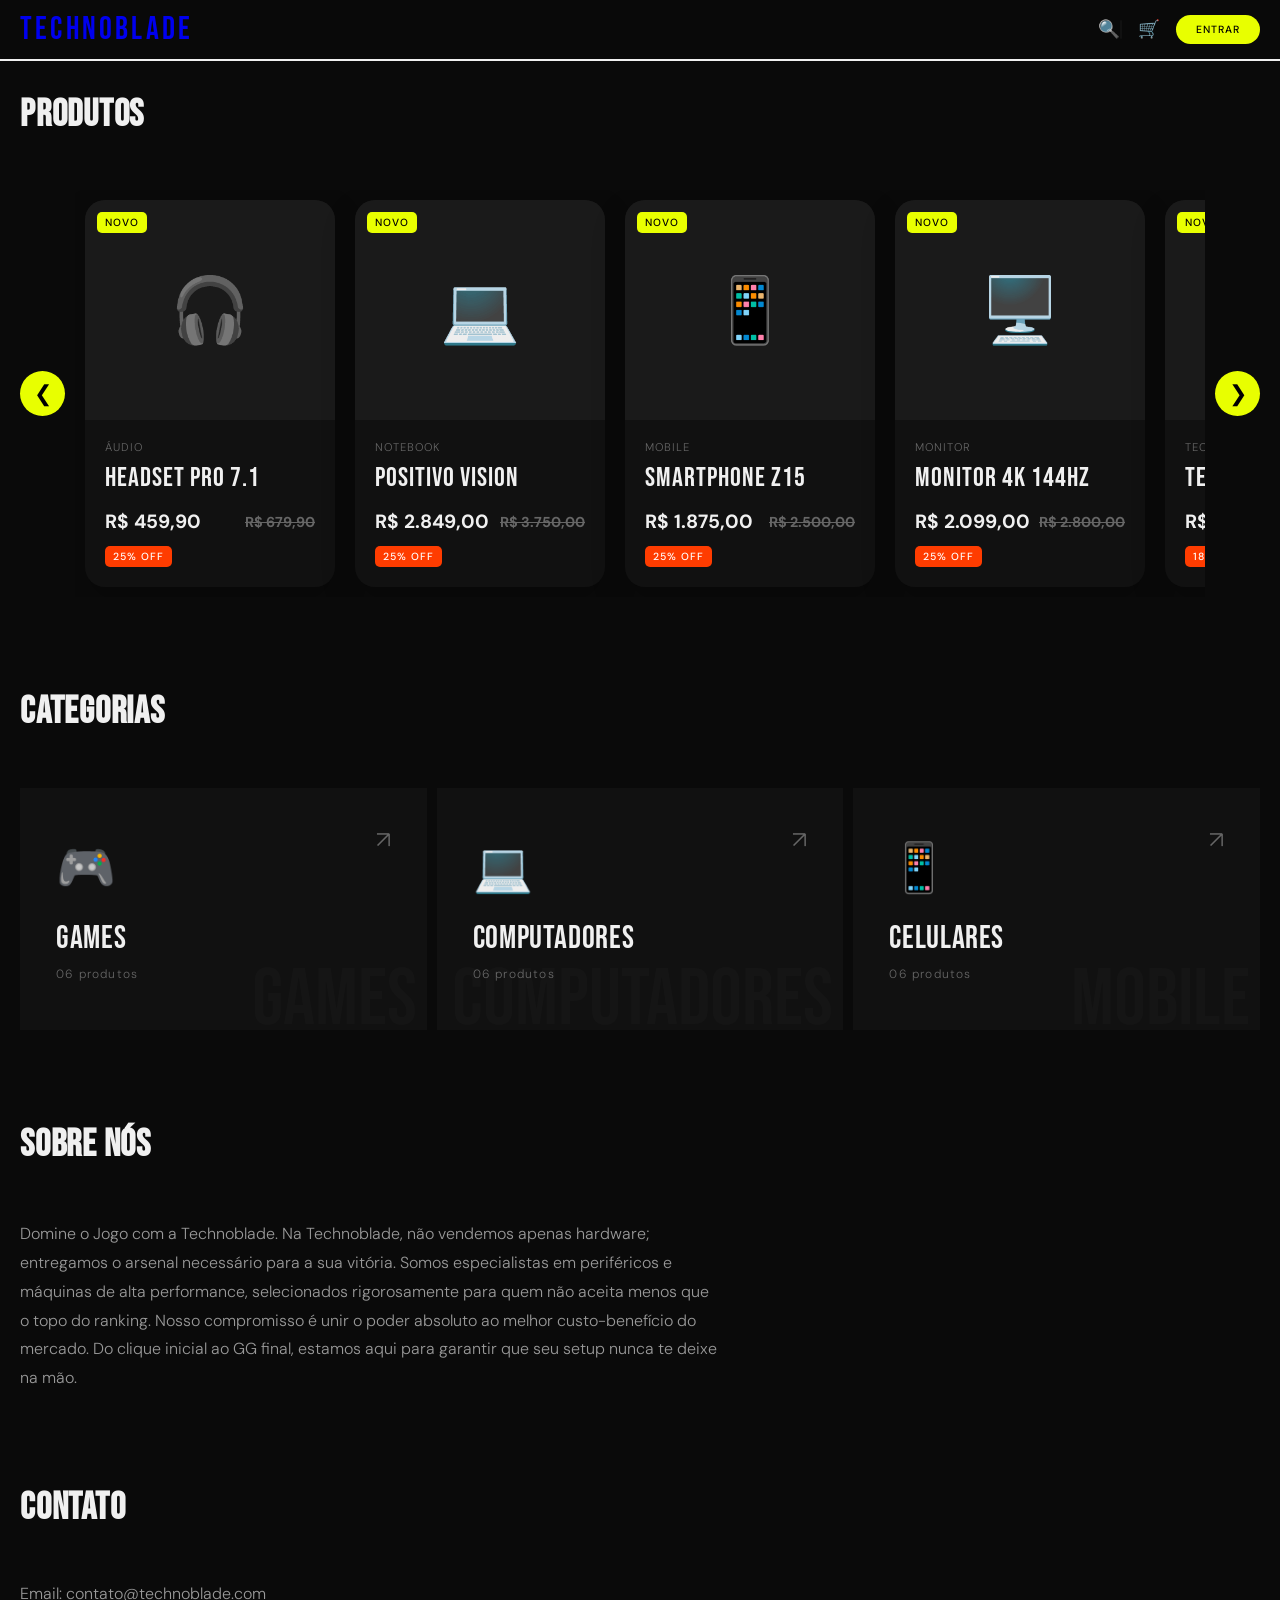
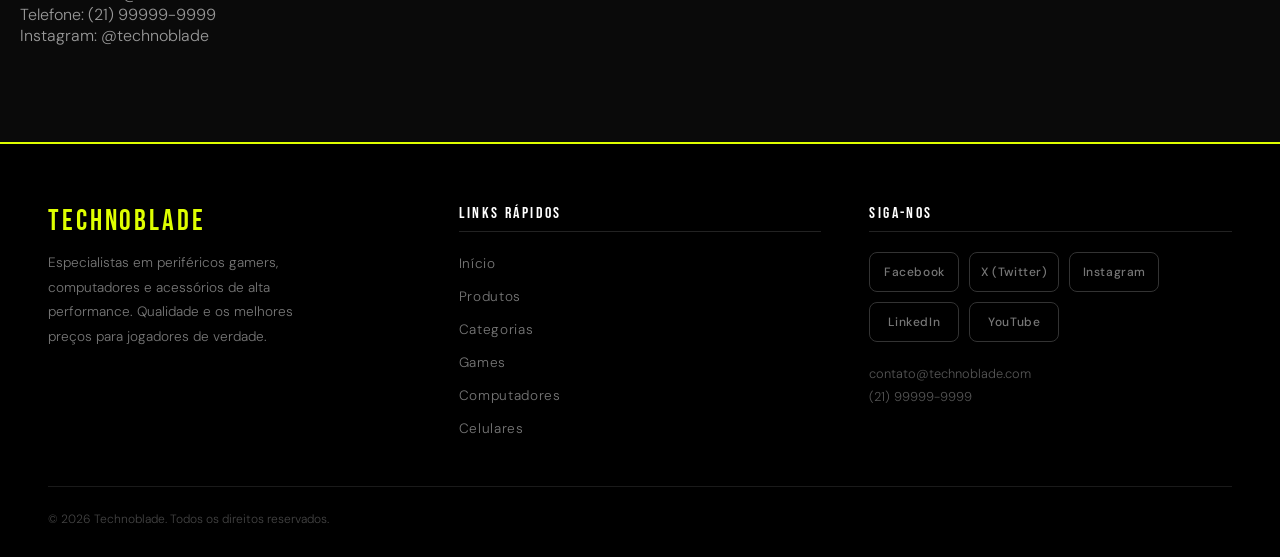
==== commit 73e388fa: "atualização para celular também" ====
--- a/index.html
+++ b/index.html
@@ -194,6 +194,7 @@
     }
   </script>
   <script src="js/busca.js"></script>
+  <script> src="js/detectar.js"</script>
 
 </body>
 </html>
--- a/css/botao.css
+++ b/css/botao.css
@@ -69,3 +69,18 @@
 .botao--pequeno:hover {
   background: #fff;
 }
+
+/* Oculta setas quando o script marcar o body como mobile */
+.is-mobile .seta,
+.is-mobile .arrow,
+.is-mobile .btn-arrow,
+.is-mobile .carousel .prev,
+.is-mobile .carousel .next {
+  display: none !important;
+}
+
+/* Classe utilitária sempre funcional quando aplicada via JS */
+.hide-on-mobile {
+  display: none !important;
+}
+
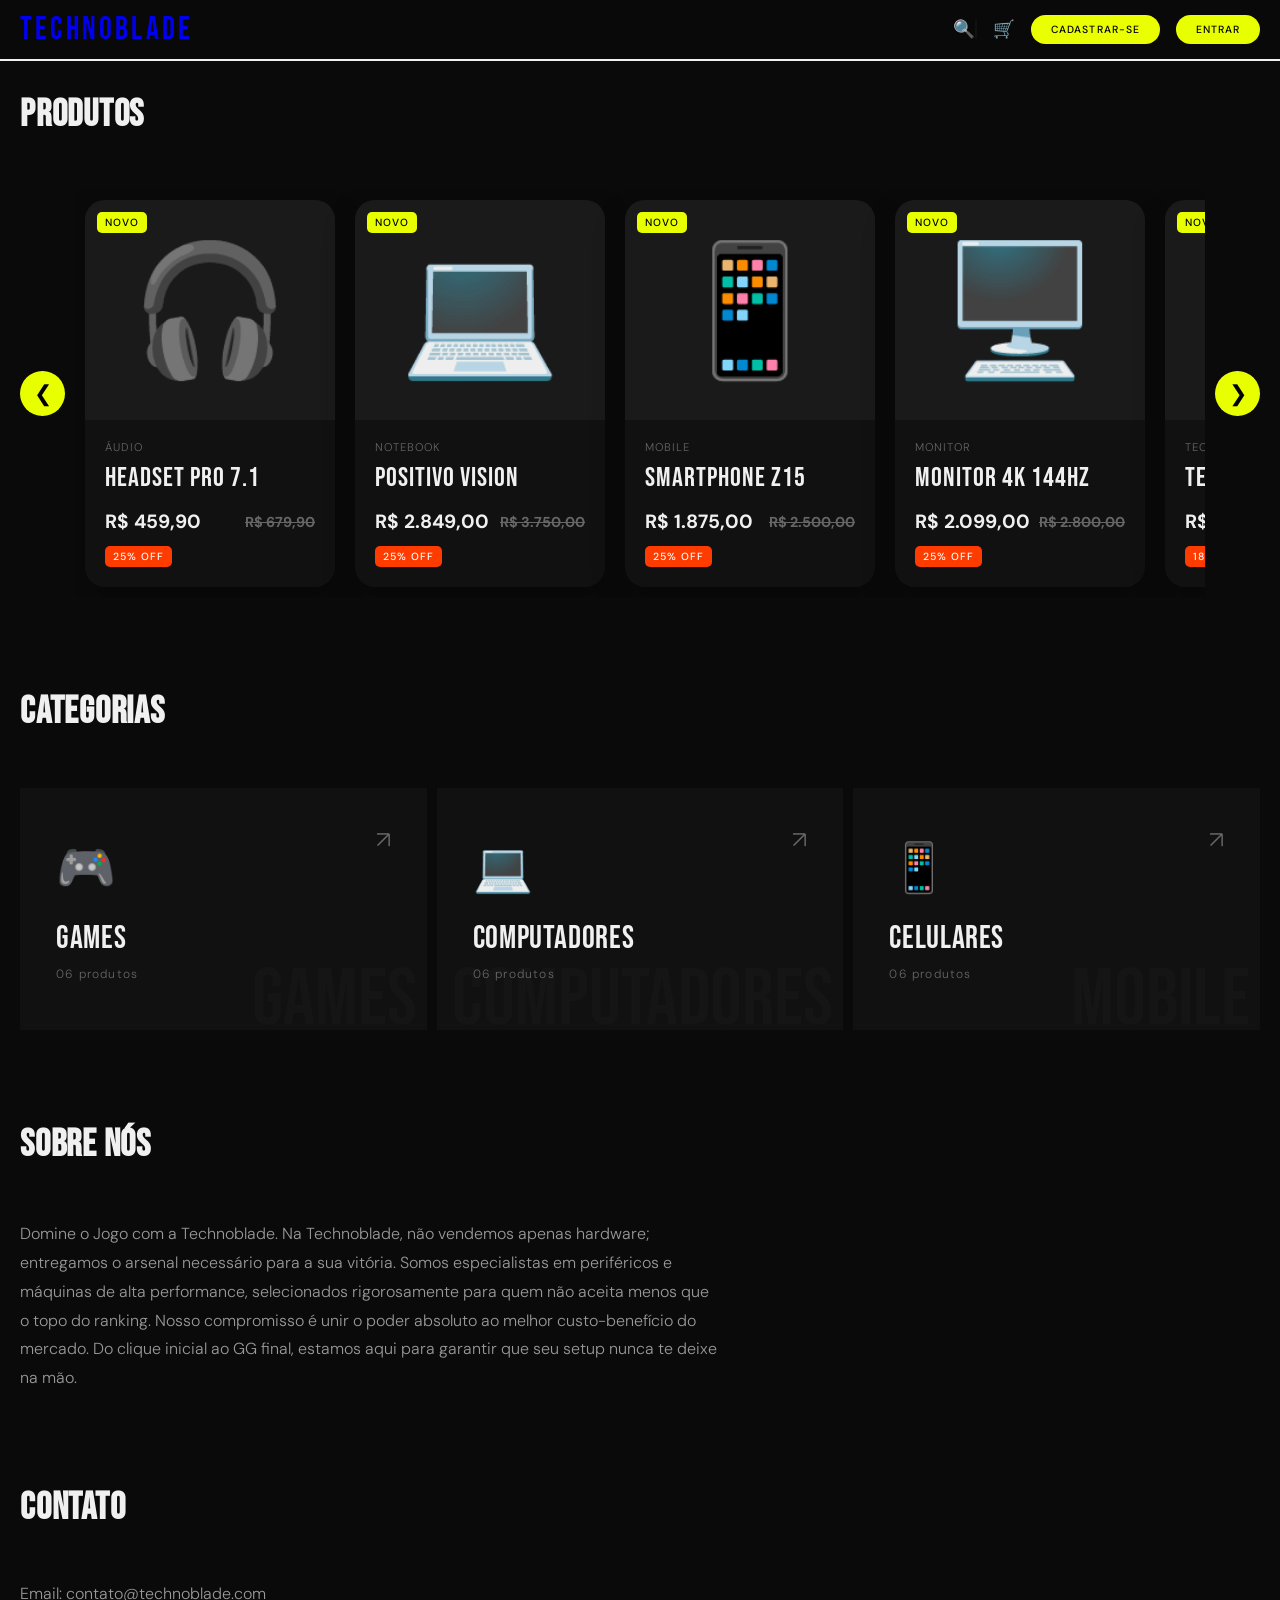
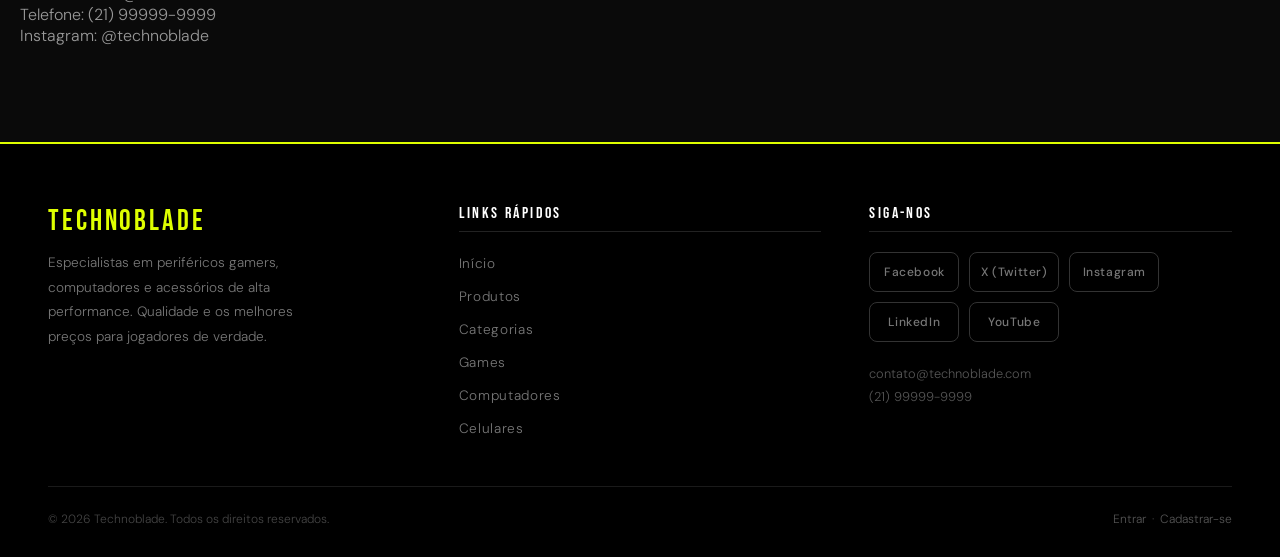
==== commit afa09d44: "feat: adiciona login PHP, cadastro, overlay, busca, especificacoes e rodape" ====
--- a/index.html
+++ b/index.html
@@ -34,14 +34,15 @@
     <nav class="barra-nav">
       <a href="#" class="barra-nav__logo">Technoblade</a>
       <div class="barra-nav__acoes">
-        <div class="busca__wrapper">
-          <button class="barra-nav__botao-icone" id="btnLupa" aria-label="Buscar">🔍</button>
-          <input type="text" class="busca__input" id="inputBusca" placeholder="Buscar produtos...">
-          <div class="busca__sugestoes" id="listaSugestoes"></div>
-        </div>
-        <button class="barra-nav__botao-icone">🛒</button>
-        <a href="./login/" class="botao botao--entrar">Entrar</a>
-      </div>
+    <div class="busca__wrapper">
+        <button class="barra-nav__botao-icone" id="btnLupa" aria-label="Buscar">🔍</button>
+        <input type="text" class="busca__input" id="inputBusca" placeholder="Buscar produtos...">
+        <div class="busca__sugestoes" id="listaSugestoes"></div>
+    </div>
+    <button class="barra-nav__botao-icone">🛒</button>
+    <a href="./cadastro/index.php" class="botao botao--cadastrar">Cadastrar-se</a>
+    <a href="./login/index.php" class="botao botao--entrar">Entrar</a>
+</div>
     </nav>
   </header>
 
@@ -176,8 +177,12 @@
       </div>
     </div>
     <div class="rodape__base">
-      <span>© 2026 Technoblade. Todos os direitos reservados.</span>
-    </div>
+    <span>© 2026 Technoblade. Todos os direitos reservados.</span>
+    <span>
+        <a href="login/index.php">Entrar</a> &nbsp;·&nbsp;
+        <a href="cadastro/index.php">Cadastrar-se</a>
+    </span>
+</div>
   </footer>
 
 
@@ -194,7 +199,7 @@
     }
   </script>
   <script src="js/busca.js"></script>
-  <script> src="js/detectar.js"</script>
+  <script src="js/detectar.js"></script>
 
 </body>
 </html>
--- a/css/grade_produto.css
+++ b/css/grade_produto.css
@@ -43,7 +43,7 @@
 }
 
 .cartao-produto__icone {
-  font-size: 4rem;
+  font-size: 8rem;   /*Antes era 4rem*/
 }
 
 .cartao-produto:hover .cartao-produto__icone {
